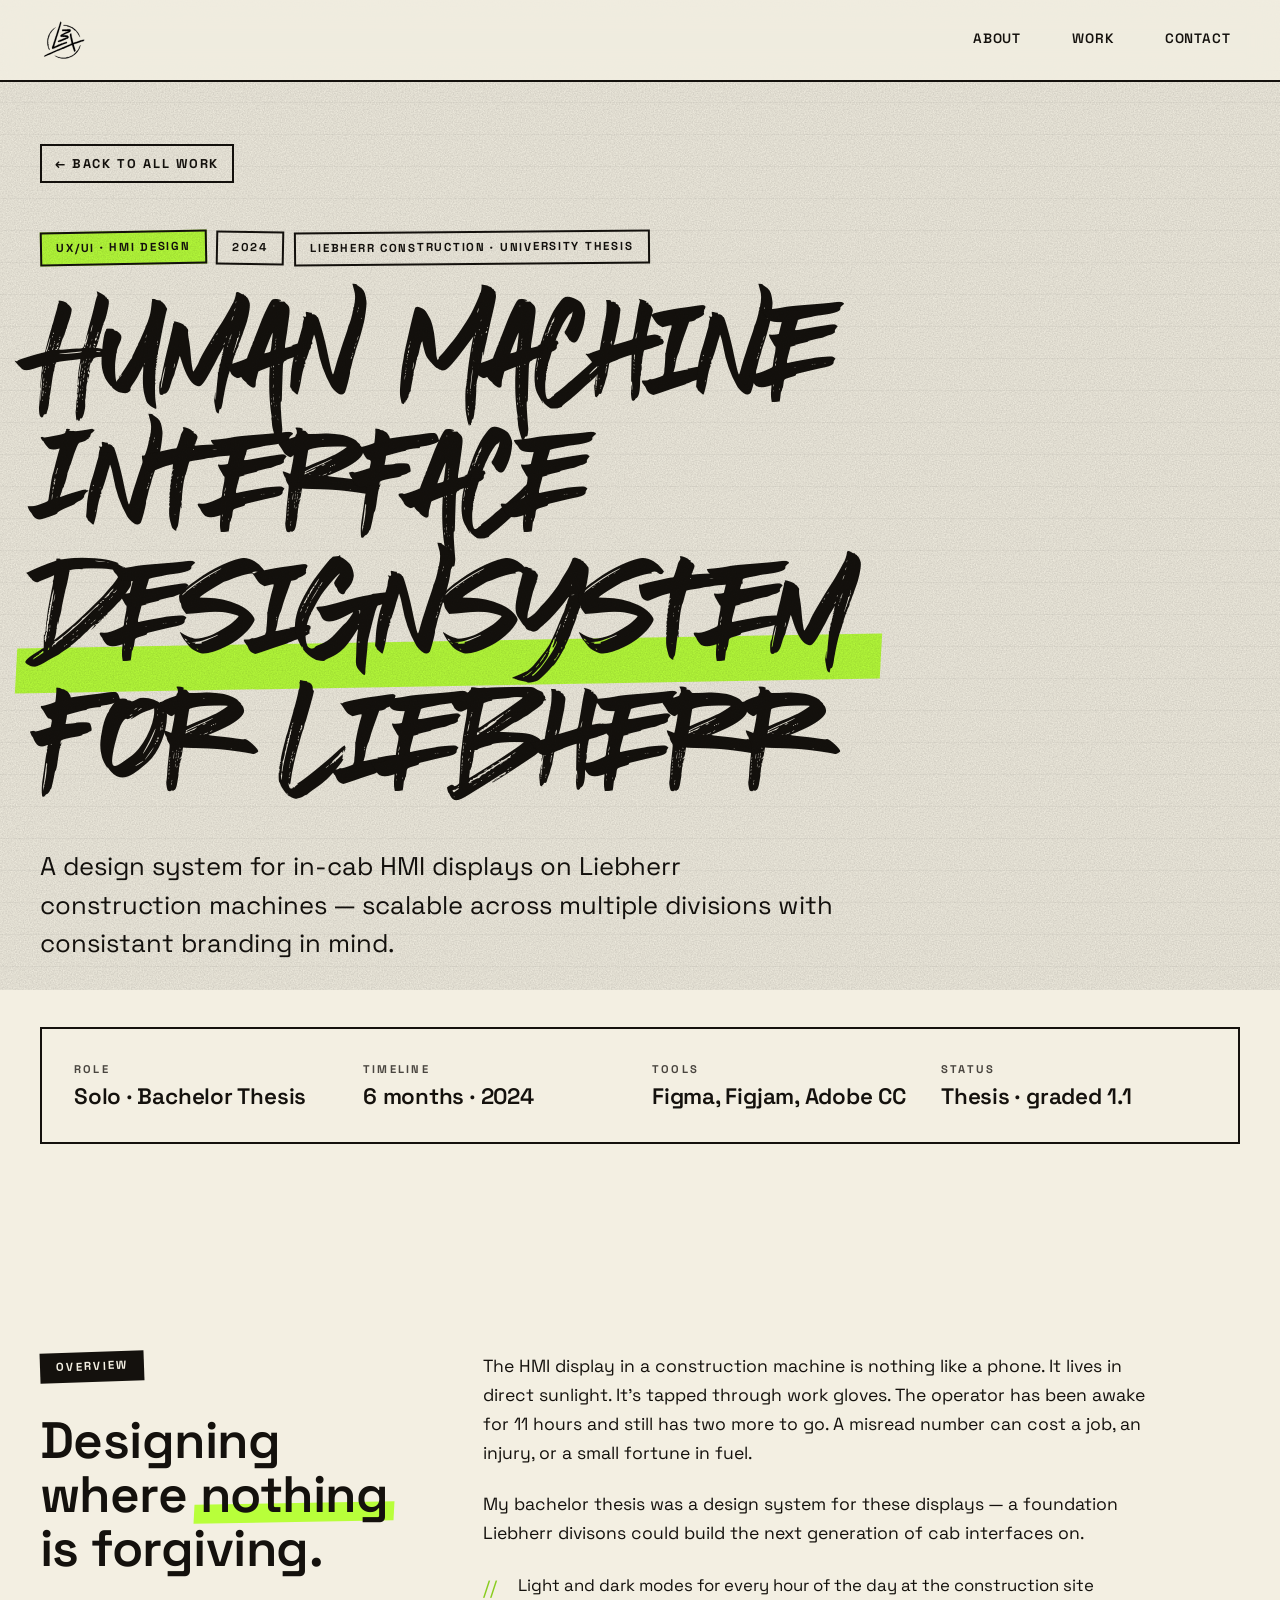
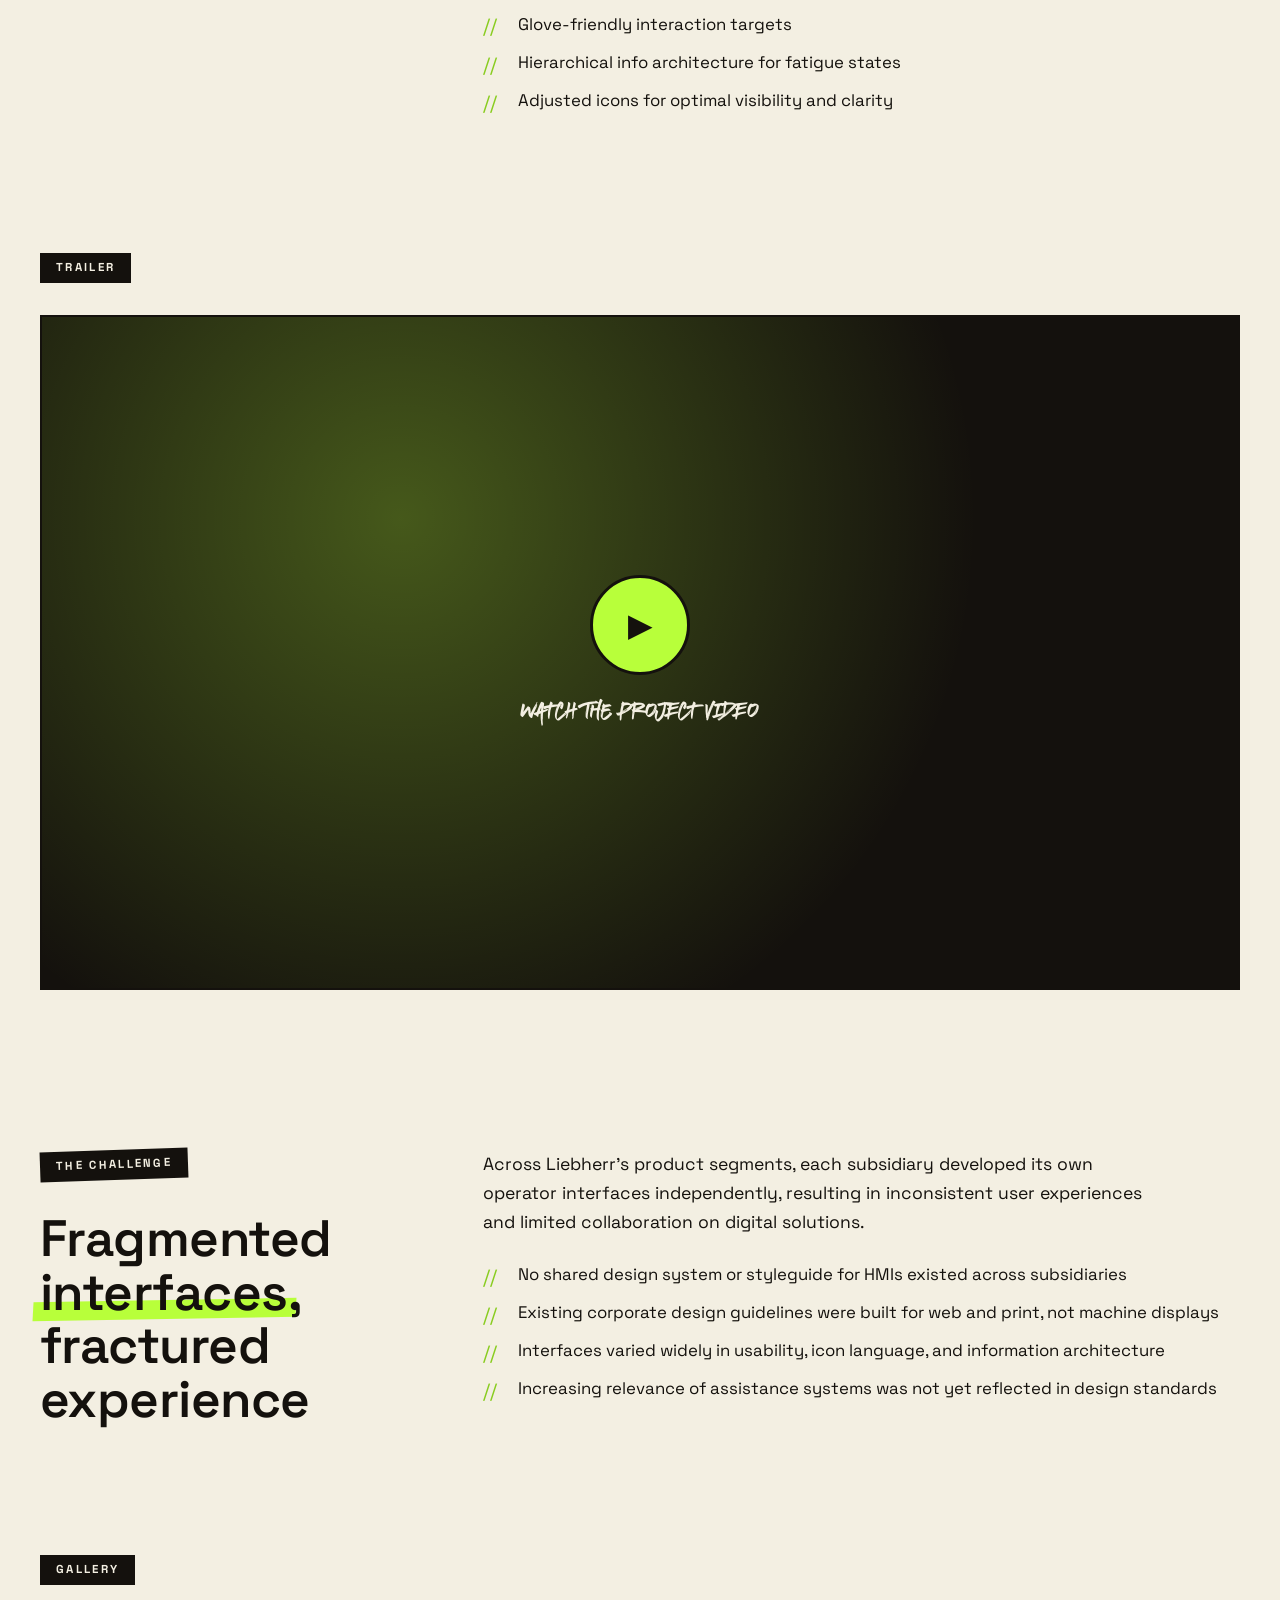
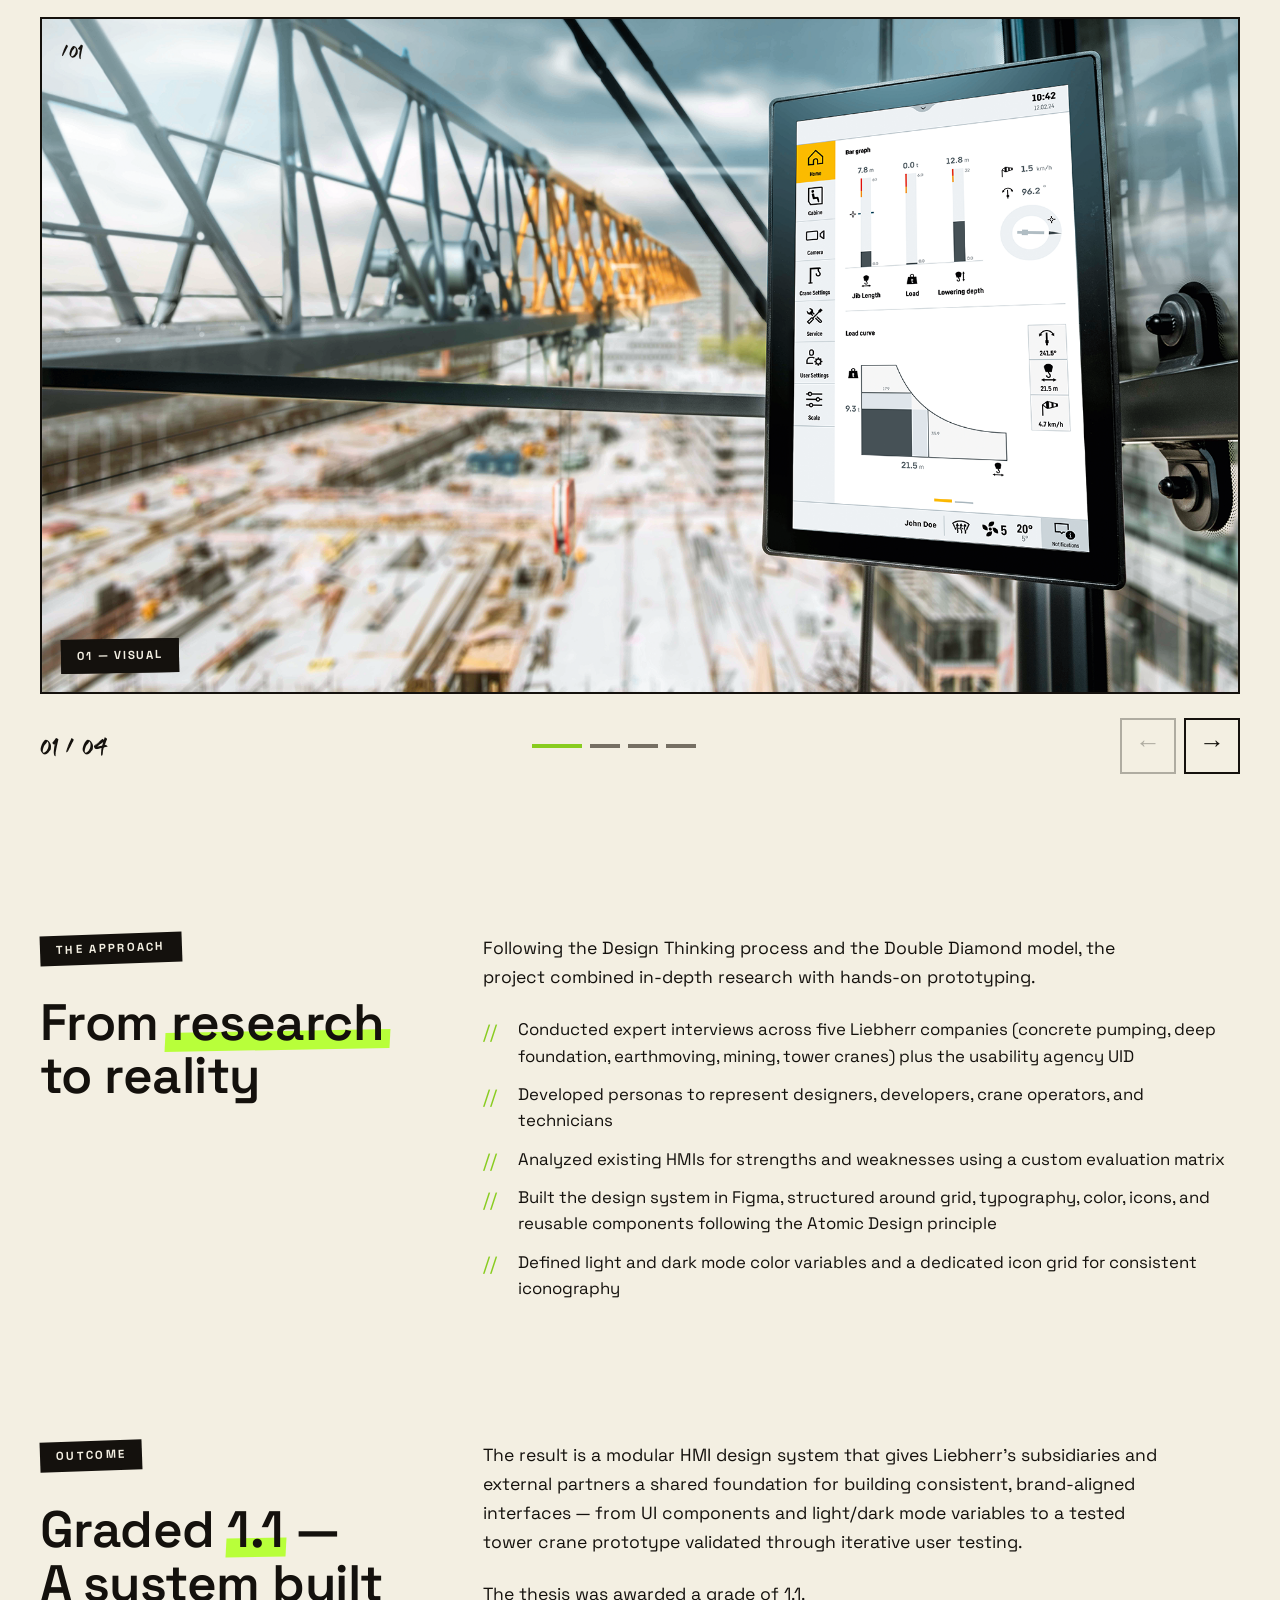
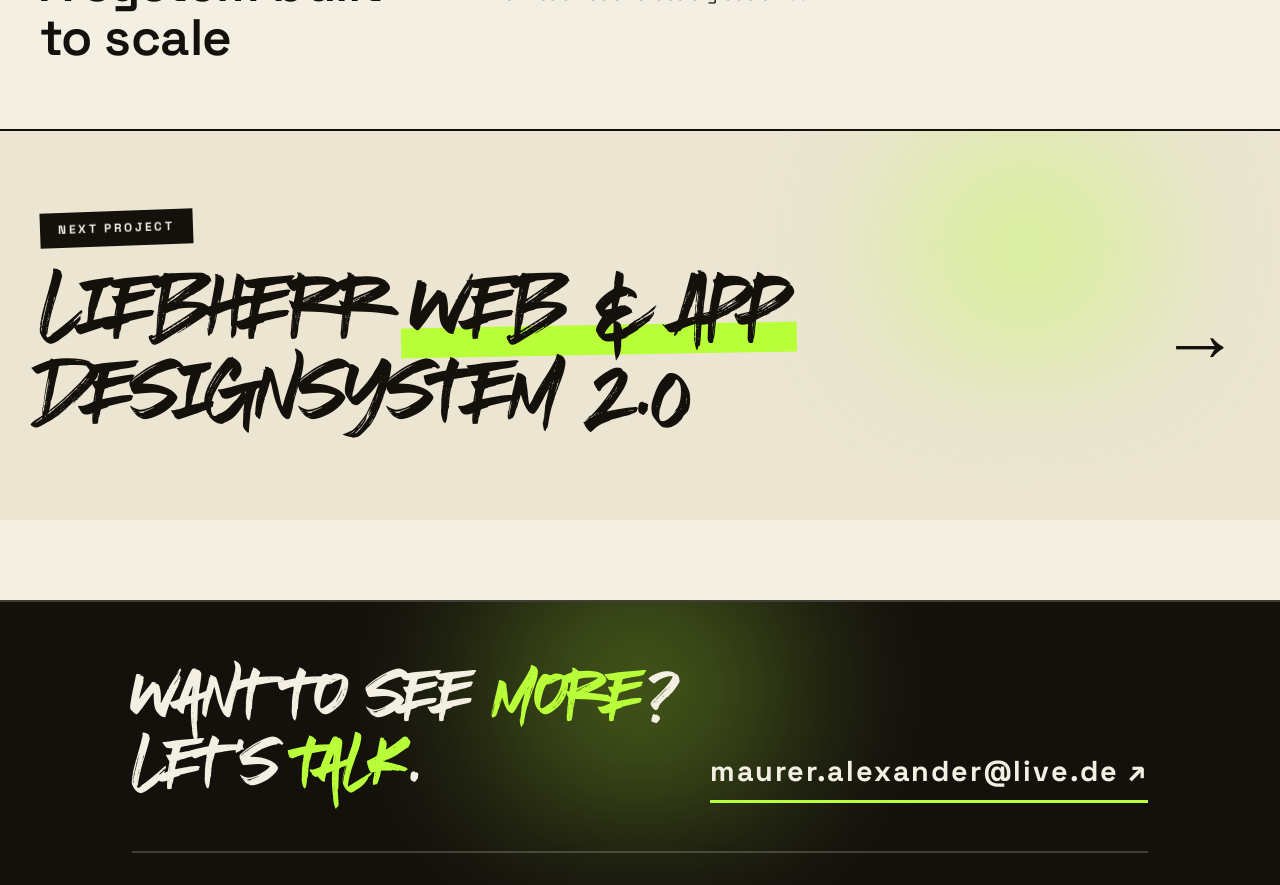
==== sites/case-bachelor.html @ f4402a79 "first build" ====
<!DOCTYPE html>
<html lang="en">
<head>
<meta charset="UTF-8" />
<meta name="viewport" content="width=device-width, initial-scale=1.0" />
<title>Liebherr HMI Designsystem — Bachelor Project — Alex Maurer</title>
<link rel="icon" type="image/svg" sizes="32x32" href="../content/logo/logo-32.svg">
<link rel="preconnect" href="https://fonts.googleapis.com" />
<link rel="preconnect" href="https://fonts.gstatic.com" crossorigin />
<link href="https://fonts.googleapis.com/css2?family=Sedgwick+Ave&family=Sedgwick+Ave+Display&family=Space+Grotesk:wght@300;400;500;600;700&display=swap" rel="stylesheet" />
<link rel="stylesheet" href="../styles.css" />
</head>
<body>

<nav id="nav">
  <a href="../index.html" class="logo">
    <img src="../content/logo/logo.svg" alt="L3X-Logo" width="48px">
  </a>
  <ul class="nav-links">
    <li><a href="../index.html#about">About</a></li>
    <li><a href="../index.html#work">Work</a></li>
    <li><a href="../index.html#contact">Contact</a></li>
  </ul>
</nav>

<!-- CASE HERO -->
<section class="case-hero">
  <div class="container">
    <a href="../index.html#work" class="case-back reveal">← Back to all work</a>

    <div class="case-meta-top reveal">
      <span class="case-pill accent">UX/UI · HMI Design</span>
      <span class="case-pill outline">2024</span>
      <span class="case-pill outline">Liebherr Construction · University thesis</span>
    </div>

    <h1 class="case-title reveal">Human Machine Interface<span class="green-mark">Designsystem</span><br/>for Liebherr</h1>
    <p class="case-subtitle reveal reveal-delay-1">A design system for in-cab HMI displays on Liebherr construction machines — scalable across multiple divisions with consistant branding in mind.</p>

    <div class="case-info-grid reveal reveal-delay-2">
      <div class="case-info-block">
        <h5>Role</h5>
        <p>Solo · Bachelor Thesis</p>
      </div>
      <div class="case-info-block">
        <h5>Timeline</h5>
        <p>6 months · 2024</p>
      </div>
      <div class="case-info-block">
        <h5>Tools</h5>
        <p>Figma, Figjam, Adobe CC</p>
      </div>
      <div class="case-info-block">
        <h5>Status</h5>
        <p>Thesis · graded 1.1</p>
      </div>
    </div>
  </div>
</section>

<!-- OVERVIEW -->
<section class="case-section">
  <div class="container">
    <div class="case-content">
      <div>
        <div class="case-section-label">Overview</div>
        <h3 class="reveal">Designing <br> where <span class="green-mark">nothing</span> is forgiving.</h3>
      </div>
      <div class="case-text reveal reveal-delay-1">
        <p>The HMI display in a construction machine is nothing like a phone. It lives in direct sunlight. It's tapped through work gloves. The operator has been awake for 11 hours and still has two more to go. A misread number can cost a job, an injury, or a small fortune in fuel.</p>
        <p>My bachelor thesis was a design system for these displays — a foundation Liebherr divisons could build the next generation of cab interfaces on.</p>
        <ul>
          <li>Light and dark modes for every hour of the day at the construction site</li>
          <li>Glove-friendly interaction targets</li>
          <li>Hierarchical info architecture for fatigue states</li>
          <li>Adjusted icons for optimal visibility and clarity</li>
        </ul>
      </div>
    </div>
  </div>
</section>

<!-- VIDEO -->
<section class="video-section">
  <div class="container">
    <div class="case-section-label reveal">Trailer</div>
    <div class="video-wrap reveal reveal-delay-1" id="videoWrap" data-video-id="CEYdgvBDSa0">
      <div class="video-placeholder" id="videoPlaceholder">
        <button class="play-btn" aria-label="Play video">▶</button>
        <p>Watch the project video</p>
      </div>
    </div>
  </div>
</section>

<!-- CHALLENGE -->
<section class="case-section">
  <div class="container">
    <div class="case-content">
      <div>
        <div class="case-section-label">The Challenge</div>
        <h3 class="reveal">Fragmented <span class="green-mark">interfaces</span>, fractured experience</h3>
      </div>
      <div class="case-text reveal reveal-delay-1">
        <p>Across Liebherr's product segments, each subsidiary developed its own operator interfaces independently, resulting in inconsistent user experiences and limited collaboration on digital solutions.</p>
        <ul>
          <li>No shared design system or styleguide for HMIs existed across subsidiaries</li>
          <li>Existing corporate design guidelines were built for web and print, not machine displays</li>
          <li>Interfaces varied widely in usability, icon language, and information architecture</li>
          <li>Increasing relevance of assistance systems was not yet reflected in design standards</li>
        </ul>
      </div>
    </div>
  </div>
</section>

<!-- GALLERY -->
<section class="gallery-section">
  <div class="container">
    <div class="case-section-label reveal">Gallery</div>
    <div class="gallery-track-wrap reveal reveal-delay-1">
      <div class="gallery-track" id="galleryTrack">
        <div class="gallery-slide">
          <img class="gallery-slide-img" src="../content/projects/HMI/Visual.png" alt="Visual">
          <span class="gallery-slide-num">/01</span>
          <span class="gallery-slide-caption">01 — Visual</span>
        </div>
        <div class="gallery-slide">
          <img class="gallery-slide-img" src="../content/projects/HMI/Prototype.png" alt="Prototype">
          <span class="gallery-slide-num">/02</span>
          <span class="gallery-slide-caption">02 — Prototype screens</span>
        </div>
        <div class="gallery-slide">
          <img class="gallery-slide-img" src="../content/projects/HMI/Branding.png" alt="Branding">
          <span class="gallery-slide-num">/03</span>
          <span class="gallery-slide-caption">03 — Branding</span>
        </div>
        <div class="gallery-slide">
          <img class="gallery-slide-img" src="../content/projects/HMI/HUD-Visual.png" alt="Future Outlook">
          <span class="gallery-slide-num">/04</span>
          <span class="gallery-slide-caption">04 — Future Outlook</span>
        </div>
      </div>
    </div>
    <div class="gallery-controls reveal reveal-delay-2">
      <div class="gallery-counter" id="galleryCounter">01 / 04</div>
      <div class="gallery-dots" id="galleryDots"></div>
      <div class="gallery-arrows">
        <button class="gallery-arrow" id="galleryPrev" aria-label="Previous slide">←</button>
        <button class="gallery-arrow" id="galleryNext" aria-label="Next slide">→</button>
      </div>
    </div>
  </div>
</section>

<!-- APPROACH -->
<section class="case-section">
  <div class="container">
    <div class="case-content">
      <div>
        <div class="case-section-label">The Approach</div>
        <h3 class="reveal">From <span class="green-mark">research</span><br> to reality</h3>
      </div>
      <div class="case-text reveal reveal-delay-1">
        <p>Following the Design Thinking process and the Double Diamond model, the project combined in-depth research with hands-on prototyping.</p>
        <ul>
        <li>Conducted expert interviews across five Liebherr companies (concrete pumping, deep foundation, earthmoving, mining, tower cranes) plus the usability agency UID</li>
          <li>Developed personas to represent designers, developers, crane operators, and technicians</li>
          <li>Analyzed existing HMIs for strengths and weaknesses using a custom evaluation matrix</li>
          <li>Built the design system in Figma, structured around grid, typography, color, icons, and reusable components following the Atomic Design principle</li>
          <li>Defined light and dark mode color variables and a dedicated icon grid for consistent iconography</li>
        </ul>
      </div>
    </div>
  </div>
</section>

<!-- OUTCOME -->
<section class="case-section">
  <div class="container">
    <div class="case-content">
      <div>
        <div class="case-section-label">Outcome</div>
        <h3 class="reveal">Graded <span class="green-mark">1.1</span> —<br>A system built to scale</h3>
      </div>
      <div class="case-text reveal reveal-delay-1">
        <p>The result is a modular HMI design system that gives Liebherr's subsidiaries and external partners a shared foundation for building consistent, brand-aligned interfaces — from UI components and light/dark mode variables to a tested tower crane prototype validated through iterative user testing.</p>
        <p>The thesis was awarded a grade of 1.1.</p>
      </div>
    </div>
  </div>
</section>

<!-- NEXT PROJECT -->
<div class="next-project">
  <div class="container">
    <div class="next-label">Next project</div>
    <a href="case-liebherr-app.html" class="next-link">
      <h3>Liebherr <span class="green-mark">Web &amp; App</span><br/>Designsystem 2.0</h3>
      <span class="next-arrow">→</span>
    </a>
  </div>
</div>

<!-- FOOTER -->
<footer class="case-footer">
  <div class="case-footer-grid">
    <h4>Want to see <span class="green-word">more</span>?<br/>Let's <span class="green-word">talk</span>.</h4>
    <a href="mailto:maurer.alexander@live.de" class="case-footer-mail">maurer.alexander@live.de ↗</a>
  </div>
</footer>

<script src="../script.js"></script>
</body>
</html>
---- styles.css ----
/* =========================================================
   PORTFOLIO — GRAFFITI / BRUSH STYLE
   Fonts: Quakerhack (hero) · Space Grotesk (body/UI)
   ========================================================= */
@font-face {
  font-family: Quakerhack; /* set name */
  src: url(content/font/Quakerhack.otf); /* url of the font */
}

:root {
  --paper: #f3efe2;          /* warm textbook paper */
  --paper-deep: #ebe5d2;     /* slightly toasted edge */
  --paper-cool: #e8e6d9;     /* alt panel */
  --ink: #14110d;            /* deep ink black */
  --ink-soft: #4a4640;
  --ink-mid: #756f63;
  --green: #b8ff3a;          /* electric highlight green */
  --green-deep: #88cc1f;     /* shadow / depth green */
  --green-soft: #d4ff7a;     /* tint */
  --red-mark: #ff3a3a;       /* secondary marker red */
  --line: #14110d;
}

* { margin: 0; padding: 0; box-sizing: border-box; }

html { scroll-behavior: smooth; scroll-padding-top: 80px; }

body {
  font-family: 'Space Grotesk', sans-serif;
  background: var(--paper);
  color: var(--ink);
  font-weight: 400;
  line-height: 1.5;
  overflow-x: hidden;
  position: relative;
}

::selection { background: var(--green); color: var(--ink); }

/* ==== PAPER GRID + GRAIN LAYERS ==== */

/* Subtle textbook grid (faint horizontal lines + margin) */
body::after {
  content: '';
  position: fixed;
  inset: -10%;
  width: 120vw;
  height: 120vh;
  pointer-events: none;
  z-index: 0;
  background-image:
    linear-gradient(to bottom, rgba(20, 17, 13, 0.06) 1px, transparent 1px);
  background-size: 100% 32px;
  opacity: 0.6;
}

/* Animated film grain (gentle drift, no flicker) */
body::before {
  content: '';
  position: fixed;
  inset: -10%;
  width: 120vw;
  height: 120vh;
  pointer-events: none;
  z-index: 90;
  opacity: 0.42;
  background-image: url("data:image/svg+xml,%3Csvg viewBox='0 0 200 200' xmlns='http://www.w3.org/2000/svg'%3E%3Cfilter id='n'%3E%3CfeTurbulence type='fractalNoise' baseFrequency='0.92' numOctaves='3' stitchTiles='stitch'/%3E%3CfeColorMatrix values='0 0 0 0 0.08 0 0 0 0 0.08 0 0 0 0 0.08 0 0 0 0.55 0'/%3E%3C/filter%3E%3Crect width='100%25' height='100%25' filter='url(%23n)'/%3E%3C/svg%3E");
  background-size: 240px 240px;
  background-repeat: repeat;
  mix-blend-mode: multiply;
  animation: grainDrift 9s linear infinite;
  will-change: transform;
}

@keyframes grainDrift {
  0%   { transform: translate(0, 0); }
  25%  { transform: translate(-1.5%, 1%); }
  50%  { transform: translate(1%, -1.5%); }
  75%  { transform: translate(-1%, -1%); }
  100% { transform: translate(0, 0); }
}

@media (prefers-reduced-motion: reduce) {
  body::before { animation: none; }
  *, *::before, *::after { animation-duration: 0.01ms !important; }
}

/* ============ NAV ============ */
nav {
  position: fixed;
  top: 0; left: 0; right: 0;
  z-index: 100;
  padding: 1rem 2.5rem;
  display: flex;
  justify-content: space-between;
  align-items: center;
  background: rgba(243, 239, 226, 0.85);
  backdrop-filter: blur(14px);
  -webkit-backdrop-filter: blur(14px);
  border-bottom: 2px solid;
  transition: border-color 0.4s ease;
}
nav.scrolled { border-bottom-color: var(--ink); }

.logo {
  font-family: 'Quakerhack';
  font-weight: 400;
  font-size: 1.7rem;
  letter-spacing: -0.01em;
  text-decoration: none;
  color: var(--ink);
  display: flex;
  align-items: center;
  gap: 0.6rem;
  transform: rotate(-2deg);
  transition: transform 0.3s ease;
}
.logo:hover { transform: rotate(-3deg) scale(1.05); }

.logo-dot {
  width: 14px; height: 14px;
  background: var(--green);
  border-radius: 50%;
  border: 2px solid var(--ink);
  animation: pulse 2.4s ease-in-out infinite;
}
@keyframes pulse {
  0%, 100% { transform: scale(1); opacity: 1; }
  50% { transform: scale(1.3); opacity: 0.85; }
}

.nav-links {
  display: flex;
  gap: 2rem;
  list-style: none;
  font-family: 'Space Grotesk', sans-serif;
  font-size: 0.85rem;
  letter-spacing: 0.06em;
  text-transform: uppercase;
  font-weight: 600;
}
.nav-links a {
  color: var(--ink);
  text-decoration: none;
  position: relative;
  padding: 0.4rem 0.6rem;
  transition: color 0.3s ease;
}
.nav-links a::before {
  content: '';
  position: absolute;
  inset: 0;
  background: var(--green);
  z-index: -1;
  transform: scale(0) rotate(-3deg);
  transition: transform 0.3s cubic-bezier(0.34, 1.56, 0.64, 1);
  border-radius: 4px;
}
.nav-links a:hover::before { transform: scale(1.1) rotate(-3deg); }

/* ============ SECTIONS ============ */
section {
  padding: 8rem 2.5rem 6rem;
  position: relative;
  z-index: 3;
}
.container { max-width: 1320px; margin: 0 auto; }

/* ============ HERO ============ */
#hero {
  min-height: 100vh;
  display: flex;
  align-items: center;
  padding-top: 7rem;
  overflow: hidden;
  position: relative;
}

.hero-bg-logo {
  position: absolute;
  right: -4vw;
  top: 50%;
  transform: translateY(-50%);
  width: clamp(400px, 45vw, 900px);
  pointer-events: none;
  z-index: 2;
  opacity: 0.045;
  mix-blend-mode: multiply;
}
.hero-bg-logo img {
  width: 100%;
  height: auto;
  display: block;
}

.hero-grid {
  display: grid;
  grid-template-columns: 1fr;
  gap: 2rem;
  width: 100%;
  max-width: 1320px;
  margin: 0 auto;
  position: relative;
  z-index: 5;
}

.hero-meta {
  display: flex;
  justify-content: space-between;
  align-items: center;
  font-family: 'Space Grotesk', sans-serif;
  font-size: 0.78rem;
  text-transform: uppercase;
  letter-spacing: 0.12em;
  font-weight: 600;
  color: var(--ink);
  border-top: 2px solid var(--ink);
  padding-top: 1rem;
  margin-bottom: 1rem;
}
.hero-meta-pill {
  background: var(--green);
  color: var(--ink);
  padding: 0.4rem 0.9rem;
  font-weight: 700;
  border: 2px solid var(--ink);
  transform: rotate(-2deg);
}

h1.hero-title {
  font-family: 'Quakerhack';
  font-weight: 400;
  font-size: clamp(4rem, 15vw, 16rem);
  line-height: 0.92;
  letter-spacing: 0.025em;
  margin-bottom: 5rem;
  color: var(--ink);
  text-align: center;
  display: flex;
  flex-direction: column;
  align-items: center;
}
h1.hero-title > .word-reveal:last-child {
  margin-top: -0.2em;
}
h1.hero-title .hero-byline {
  font-family: 'Space Grotesk', sans-serif;
  font-size: clamp(1.1rem, 3.5vw, 2.2rem);
  font-weight: 600;
  text-transform: uppercase;
  letter-spacing: 0.2em;
  display: inline-block;
}
h1.hero-title .hero-byline-thin {
  font-weight: 400;
}
h1.hero-title .portfolio-brush {
  position: relative;
  display: inline-block;
}
h1.hero-title .portfolio-brush::after {
  content: '';
  position: absolute;
  left: -2%;
  bottom: 0.03em;
  width: 104%;
  height: 0.2em;
  background: var(--green);
  transform: rotate(-1.5deg) skewX(-3deg);
  z-index: -1;
}
h1.hero-title .green-word {
  color: var(--green-deep);
  position: relative;
  display: inline-block;
}
h1.hero-title .green-word::after {
  content: '';
  position: absolute;
  left: -3%;
  bottom: -2%;
  width: 106%;
  height: 30%;
  background: var(--green);
  z-index: -1;
  transform: rotate(-1deg) skewX(-3deg);
  filter: blur(1px);
}
h1.hero-title .strike {
  text-decoration: line-through;
  text-decoration-color: var(--red-mark);
  text-decoration-thickness: 8px;
}

.hero-bottom {
  display: grid;
  grid-template-columns: 2fr 1fr auto;
  margin-top: 2.5rem;
  align-items: end;
}
.hero-tagline {
  font-family: 'Space Grotesk', sans-serif;
  font-size: 1.1rem;
  max-width: 38ch;
  color: var(--ink);
  line-height: 1.5;
}
.hero-tagline strong {
  font-weight: 700;
  background: var(--green);
  padding: 0 0.2em;
  border: 1.5px solid var(--ink);
}
.hero-status {
  display: flex;
  align-items: center;
  gap: 0.6rem;
  font-family: 'Space Grotesk', sans-serif;
  font-size: 0.85rem;
  text-transform: uppercase;
  letter-spacing: 0.1em;
  font-weight: 700;
}
.status-dot {
  width: 12px; height: 12px;
  background: var(--green);
  border-radius: 50%;
  border: 2px solid var(--ink);
  box-shadow: 0 0 0 0 rgba(184, 255, 58, 0.7);
  animation: pulse-green 2s infinite;
}
@keyframes pulse-green {
  0% { box-shadow: 0 0 0 0 rgba(184, 255, 58, 0.7); }
  70% { box-shadow: 0 0 0 14px rgba(184, 255, 58, 0); }
  100% { box-shadow: 0 0 0 0 rgba(184, 255, 58, 0); }
}

.hero-cta {
  display: inline-flex;
  width: 20rem;
  align-items: center;
  gap: 0.75rem;
  font-family: 'Space Grotesk', sans-serif;
  font-size: 0.95rem;
  text-transform: uppercase;
  letter-spacing: 0.08em;
  font-weight: 700;
  text-decoration: none;
  color: var(--ink);
  padding: 1.1rem 1.8rem;
  background: var(--ink);
  border: 2px solid var(--ink);
  transition: gap 0.3s ease, background 0.3s ease, color 0.3s ease, transform 0.3s ease;
  white-space: nowrap;
  position: relative;
  transform: rotate(-1deg);
}
.hero-cta::before {
  content: '';
  position: absolute;
  top: 6px; left: 6px;
  right: -6px; bottom: -6px;
  background: var(--green);
  z-index: -1;
  border: 2px solid var(--ink);
  transition: transform 0.3s ease;
}
.hero-cta:hover {
  gap: 1.2rem;
  background: var(--green);
  color: var(--ink);
  transform: rotate(-1deg) translate(3px, 3px);
}
.hero-cta:hover::before { transform: translate(-3px, -3px); }

.scroll-indicator {
  position: absolute;
  bottom: 2rem;
  left: 50%;
  transform: translateX(-50%);
  font-family: 'Space Grotesk', sans-serif;
  font-size: 0.7rem;
  letter-spacing: 0.25em;
  text-transform: uppercase;
  font-weight: 700;
  color: var(--ink);
  display: flex;
  flex-direction: column;
  align-items: center;
  gap: 0.5rem;
  animation: bob 2.4s ease-in-out infinite;
  z-index: 5;
}
.scroll-indicator::after {
  content: '';
  width: 2px; height: 30px;
  background: var(--ink);
}
@keyframes bob {
  0%, 100% { transform: translate(-50%, 0); opacity: 0.7; }
  50% { transform: translate(-50%, 8px); opacity: 1; }
}

/* ============ MARQUEE (tape strip) ============ */
.marquee {
  background: var(--green);
  color: var(--ink);
  overflow: hidden;
  padding: 1.4rem 0;
  border-top: 2px solid var(--ink);
  border-bottom: 2px solid var(--ink);
  position: relative;
  z-index: 4;
  transform: rotate(-1.5deg);
  margin: 2rem -3% 3rem;
}
.marquee-track {
  display: flex;
  gap: 3rem;
  animation: marquee 28s linear infinite;
  white-space: nowrap;
  font-family: 'Quakerhack';
  font-size: 2.5rem;
  font-weight: 400;
  letter-spacing: -0.01em;
}
.marquee-track .circle {
  display: inline-block;
  color: var(--ink);
}
@keyframes marquee {
  0% { transform: translateX(0); }
  100% { transform: translateX(-50%); }
}

/* ============ SECTION LABELS (tape) ============ */
.section-label {
  display: inline-block;
  padding: 0.4rem 1rem;
  background: var(--green);
  color: var(--ink);
  font-family: 'Space Grotesk', sans-serif;
  font-size: 0.75rem;
  text-transform: uppercase;
  letter-spacing: 0.2em;
  font-weight: 700;
  transform: rotate(-2deg);
  margin-bottom: 3rem;
  border: 2px solid var(--ink);
}
.section-label.green {
  background: var(--green);
  color: var(--ink);
}

/* ============ ABOUT ============ */
#about {
  background: var(--paper-deep);
  position: relative;
  overflow: hidden;
  border-top: 2px solid var(--ink);
  border-bottom: 2px solid var(--ink);
}
#about::before {
  content: '';
  position: absolute;
  top: -10%;
  right: -10%;
  width: 60%;
  height: 60%;
  pointer-events: none;
  z-index: 0;
  background: radial-gradient(circle, rgba(184, 255, 58, 0.45), transparent 65%);
  filter: blur(40px);
  animation: aboutGlow 14s ease-in-out infinite alternate;
}
@keyframes aboutGlow {
  0%   { transform: translate(0, 0) scale(1); }
  100% { transform: translate(-3%, 3%) scale(1.08); }
}
#about > * { position: relative; z-index: 2; }

.about-grid {
  display: grid;
  grid-template-columns: 1fr 1.4fr;
  gap: 5rem;
  align-items: start;
}

/* portrait: spray-paint splatter card */
.about-portrait {
  aspect-ratio: 4/5;
  position: relative;
  overflow: visible;
  transition: transform 0.6s cubic-bezier(0.34, 1.56, 0.64, 1);
}
.about-portrait:hover { transform: rotate(-3deg) scale(1.03); }

.about-portrait-bg {
  position: absolute;
  inset: -5%;
  z-index: 0;
}
.about-portrait-bg svg {
  width: 100%;
  height: 100%;
  display: block;
  filter: drop-shadow(8px 8px 0 var(--ink));
}
.about-portrait-inner {
  position: absolute;
  inset: 8% 8% 10% 8%;
  background: var(--ink);
  display: flex;
  align-items: center;
  justify-content: center;
  z-index: 1;
  overflow: hidden;
}
.about-portrait-inner::after {
  content: 'AM';
  font-family: 'Quakerhack';
  font-size: 11rem;
  color: var(--green);
  letter-spacing: -0.03em;
  line-height: 1;
}
.portrait-tag {
  position: absolute;
  bottom: -5px;
  left: -10px;
  background: var(--green);
  color: var(--ink);
  padding: 0.5rem 1rem;
  font-family: 'Space Grotesk', sans-serif;
  font-size: 0.75rem;
  text-transform: uppercase;
  letter-spacing: 0.15em;
  font-weight: 700;
  border: 2px solid var(--ink);
  z-index: 3;
  transform: rotate(-4deg);
}

.about-text h2 {
  font-family: 'Space Grotesk', sans-serif;
  font-weight: 400;
  font-size: clamp(2.4rem, 5vw, 4.5rem);
  line-height: 1.05;
  margin-bottom: 2.5rem;
  color: var(--ink);
}
.about-text h2 .green-mark {
  color: var(--ink);
  position: relative;
  display: inline-block;
}
.about-text h2 .green-mark::after {
  content: '';
  position: absolute;
  left: -3%;
  bottom: 0;
  width: 106%;
  height: 35%;
  background: var(--green);
  z-index: -1;
  transform: rotate(-1deg) skewX(-4deg);
  filter: blur(1px);
}
.about-text p {
  font-family: 'Space Grotesk', sans-serif;
  font-size: 1.1rem;
  color: var(--ink);
  margin-bottom: 1.25rem;
  max-width: 56ch;
  line-height: 1.6;
}

.about-stats {
  display: grid;
  grid-template-columns: repeat(3, 1fr);
  gap: 2rem;
  margin-top: 3rem;
  padding-top: 2.5rem;
  border-top: 2px solid var(--ink);
}
.stat-num {
  font-family: 'Quakerhack';
  font-weight: 400;
  font-size: 4rem;
  line-height: 1;
  letter-spacing: -0.02em;
  color: var(--ink);
}
.stat-num .plus { color: var(--green-deep); }
.stat-label {
  font-family: 'Space Grotesk', sans-serif;
  font-size: 0.75rem;
  text-transform: uppercase;
  letter-spacing: 0.18em;
  font-weight: 700;
  color: var(--ink-soft);
  margin-top: 0.5rem;
}

.skill-tags {
  display: flex;
  flex-wrap: wrap;
  gap: 0.6rem;
  margin-top: 2rem;
}
.skill-tag {
  background: transparent;
  border: 2px solid var(--ink);
  color: var(--ink);
  padding: 0.5rem 1rem;
  font-family: 'Space Grotesk', sans-serif;
  font-size: 0.78rem;
  font-weight: 600;
  text-transform: uppercase;
  letter-spacing: 0.06em;
  transition: all 0.25s ease;
  cursor: default;
  transform: rotate(-1deg);
}
.skill-tag:nth-child(even) { transform: rotate(1deg); }
.skill-tag:nth-child(3n) { transform: rotate(-2deg); }
.skill-tag:hover {
  background: var(--green);
  transform: rotate(0deg) scale(1.08);
}

/* ============ WORK ============ */
#work { padding-top: 8rem; }

.work-header {
  display: flex;
  justify-content: space-between;
  align-items: end;
  margin-bottom: 5rem;
  flex-wrap: wrap;
  gap: 2rem;
}
.work-header h2 {
  font-family: 'Quakerhack';
  font-weight: 400;
  font-size: clamp(3rem, 8vw, 7rem);
  line-height: 0.95;
  letter-spacing: 0.05em;
  max-width: 14ch;
}
.work-header h2 .green-mark {
  position: relative;
  display: inline-block;
}
.work-header h2 .green-mark::after {
  content: '';
  position: absolute;
  left: -3%;
  bottom: 0;
  width: 106%;
  height: 35%;
  background: var(--green);
  z-index: -1;
  transform: rotate(-1deg) skewX(-4deg);
}

.work-filter {
  display: flex;
  gap: 0.6rem;
  font-family: 'Space Grotesk', sans-serif;
  font-size: 0.8rem;
  text-transform: uppercase;
  letter-spacing: 0.1em;
  font-weight: 700;
}
.filter-btn {
  background: var(--paper);
  border: 2px solid var(--ink);
  color: var(--ink);
  padding: 0.7rem 1.3rem;
  cursor: pointer;
  font-family: inherit;
  font-size: inherit;
  letter-spacing: inherit;
  text-transform: inherit;
  font-weight: 700;
  transition: all 0.25s ease;
  transform: rotate(-1deg);
}
.filter-btn:nth-child(2) { transform: rotate(1deg); }
.filter-btn:nth-child(3) { transform: rotate(-0.5deg); }
.filter-btn:hover { background: var(--ink); color: var(--green); transform: rotate(0deg) scale(1.05); }
.filter-btn.active { background: var(--green); color: var(--ink); transform: rotate(0deg); }

/* ---- PROJECTS LIST ---- */
.projects {
  display: grid;
  grid-template-columns: 1fr;
  gap: 1.5rem;
}

.project {
  display: grid;
  grid-template-columns: 80px 1fr 1.4fr 120px;
  align-items: center;
  gap: 2rem;
  padding: 2rem;
  border: 2px solid var(--ink);
  background: var(--paper);
  cursor: pointer;
  position: relative;
  overflow: hidden;
  transition: transform 0.5s cubic-bezier(0.34, 1.56, 0.64, 1);
  text-decoration: none;
  color: var(--ink);
}
.project::before {
  content: '';
  position: absolute;
  inset: 0;
  background-image: url("data:image/svg+xml,%3Csvg viewBox='0 0 600 200' xmlns='http://www.w3.org/2000/svg' preserveAspectRatio='none'%3E%3Cg fill='%23b8ff3a'%3E%3Cellipse cx='80' cy='100' rx='130' ry='90'/%3E%3Cellipse cx='250' cy='90' rx='160' ry='110'/%3E%3Cellipse cx='430' cy='110' rx='150' ry='95'/%3E%3Cellipse cx='550' cy='95' rx='100' ry='75'/%3E%3Ccircle cx='30' cy='40' r='12'/%3E%3Ccircle cx='580' cy='160' r='14'/%3E%3Ccircle cx='10' cy='170' r='8'/%3E%3Ccircle cx='340' cy='20' r='10'/%3E%3Ccircle cx='150' cy='180' r='9'/%3E%3Ccircle cx='480' cy='35' r='11'/%3E%3C/g%3E%3C/svg%3E");
  background-size: 130% 130%;
  background-position: center;
  background-repeat: no-repeat;
  transform: scale(0) rotate(-3deg);
  transform-origin: center;
  transition: transform 0.6s cubic-bezier(0.34, 1.56, 0.64, 1);
  z-index: 0;
  filter: blur(0.5px);
}
.project:hover::before { transform: scale(1) rotate(2deg); }
.project:hover { transform: rotate(-0.5deg) translateY(-4px); border-color: var(--ink); }
.project > * { position: relative; z-index: 1; }

.project-num {
  font-family: 'Quakerhack';
  font-weight: 400;
  font-size: 2rem;
  color: var(--ink-soft);
  transition: color 0.3s ease;
}
.project:hover .project-num { color: var(--ink); }

.project-title {
  font-family: 'Quakerhack';
  font-weight: 400;
  font-size: clamp(1.7rem, 3vw, 2.7rem);
  letter-spacing: 0.05em;
  line-height: 1.05;
}

.project-meta {
  display: flex;
  flex-direction: column;
  gap: 0.5rem;
}
.project-tag {
  font-family: 'Space Grotesk', sans-serif;
  font-size: 0.72rem;
  text-transform: uppercase;
  letter-spacing: 0.18em;
  font-weight: 700;
  color: var(--ink-soft);
  transition: color 0.3s ease;
}
.project:hover .project-tag { color: var(--ink); }
.project-desc {
  font-family: 'Space Grotesk', sans-serif;
  font-size: 0.95rem;
  max-width: 44ch;
  color: var(--ink);
}

.project-arrow {
  justify-self: end;
  font-family: 'Quakerhack';
  font-size: 2.2rem;
  transition: transform 0.4s cubic-bezier(0.34, 1.56, 0.64, 1);
  color: var(--ink);
}

.project:hover .project-arrow { 
  transform: translateX(12px) rotate(-15deg); 
}

/* hover preview card */
.project-preview {
  position: fixed;
  pointer-events: none;
  width: 300px;
  height: 300px;
  z-index: 95;
  opacity: 0;
  transform: scale(0.88) rotate(-4deg);
  transition: opacity 0.25s ease, transform 0.35s cubic-bezier(0.34, 1.56, 0.64, 1);
  box-shadow: 6px 6px 0 var(--ink);
  overflow: hidden;
  border: 2px solid;
  background: var(--paper-deep);
}
.project-preview.active {
  opacity: 1;
  transform: scale(1) rotate(-2deg);
}
.project-preview img {
  width: 100%;
  height: 100%;
  object-fit: cover;
  display: block;
}

/* ============ CONTACT ============ */
#contact {
  background: var(--ink);
  color: var(--paper);
  padding: 8rem 2.5rem;
  overflow: hidden;
  position: relative;
  border-top: 2px solid var(--ink);
}
#contact::before {
  content: '';
  position: absolute;
  top: -20%;
  left: -10%;
  width: 70%;
  height: 70%;
  pointer-events: none;
  z-index: 0;
  background: radial-gradient(circle, rgba(184, 255, 58, 0.5), transparent 60%);
  filter: blur(50px);
  animation: contactGlow 18s ease-in-out infinite alternate;
}
@keyframes contactGlow {
  0%   { transform: translate(0, 0) scale(1); }
  100% { transform: translate(8%, -3%) scale(1.15); }
}
#contact > * { position: relative; z-index: 2; }

.contact-headline {
  font-family: 'Quakerhack';
  font-weight: 400;
  font-size: clamp(3rem, 11vw, 11rem);
  line-height: 0.94;
  margin-bottom: 4rem;
  color: var(--paper);
}
.contact-headline .green-word {
  color: var(--green);
}
.contact-headline .highlight {
  background: var(--green);
  color: var(--ink);
  padding: 0 0.15em;
  display: inline-block;
  transform: rotate(-2deg);
  border: 3px solid var(--ink);
}

.contact-mail {
  display: inline-flex;
  align-items: center;
  gap: 1.5rem;
  font-family: 'Space Grotesk', sans-serif;
  font-weight: 400;
  font-size: clamp(1rem, 3.5vw, 2rem);
  color: var(--paper);
  text-decoration: none;
  padding-bottom: 0.6rem;
  border-bottom: 3px solid var(--green);
  transition: color 0.3s ease, gap 0.4s ease;
  margin-bottom: 5rem;
}
.contact-mail:hover {
  color: var(--green);
  gap: 2.5rem;
}

.contact-grid {
  display: grid;
  grid-template-columns: repeat(2, 1fr);
  gap: 2rem;
  padding-top: 3rem;
  border-top: 2px solid rgba(243, 239, 226, 0.2);
}
.contact-block h4 {
  font-family: 'Quakerhack';
  font-weight: 400;
  font-size: 2rem;
  letter-spacing: 0.25rem;
  color: var(--green);
  margin-bottom: 1rem;
}
.contact-block a, .contact-block p {
  font-family: 'Space Grotesk', sans-serif;
  color: var(--paper);
  text-decoration: none;
  font-size: 0.95rem;
  display: block;
  margin-bottom: 0.4rem;
  transition: color 0.3s ease;
}
.contact-block a:hover { color: var(--green); }

footer {
  margin-top: 5rem;
  padding-top: 2rem;
  border-top: 2px solid rgba(243, 239, 226, 0.2);
  text-decoration: none;
  display: flex;
  justify-content: space-between;
  font-family: 'Space Grotesk', sans-serif;
  font-size: 0.75rem;
  letter-spacing: 0.15em;
  font-weight: 700;
  color: rgba(243, 239, 226, 0.55);
}

.footer-link a {
  font-family: 'Space Grotesk', sans-serif;
  color: rgba(243, 239, 226, 0.55);
  display: block;
  margin-bottom: 0.4rem;
  transition: color 0.3s ease;
}

/* ============ ANIMATIONS (reveals) ============ */
.reveal {
  opacity: 0;
  transform: translateY(40px);
  transition: opacity 1s cubic-bezier(0.16, 1, 0.3, 1), transform 1s cubic-bezier(0.16, 1, 0.3, 1);
}
.reveal.in-view { opacity: 1; transform: translateY(0); }
.reveal-delay-1 { transition-delay: 0.1s; }
.reveal-delay-2 { transition-delay: 0.2s; }
.reveal-delay-3 { transition-delay: 0.3s; }
.reveal-delay-4 { transition-delay: 0.4s; }

.word-reveal { display: inline-block; overflow: visible; vertical-align: bottom; line-height: 1; padding-bottom: 0.05em; }
.word-reveal span {
  display: inline-block;
  transform: translateY(110%);
  transition: transform 1.1s cubic-bezier(0.16, 1, 0.3, 1);
}
.word-reveal.in-view span { transform: translateY(0); }

/* =========================================================
   CASE STUDY PAGES
   ========================================================= */

.case-hero {
  padding: 9rem 2.5rem 4rem;
  position: relative;
  z-index: 3;
}

.case-back {
  display: inline-flex;
  align-items: center;
  gap: 0.5rem;
  font-family: 'Space Grotesk', sans-serif;
  font-size: 0.8rem;
  text-transform: uppercase;
  letter-spacing: 0.15em;
  font-weight: 700;
  color: var(--ink);
  text-decoration: none;
  margin-bottom: 3rem;
  transition: color 0.3s ease, gap 0.3s ease;
  padding: 0.5rem 0.8rem;
  border: 2px solid var(--ink);
  background: var(--paper);
  transform: rotate(-1deg);
}
.case-back:hover { background: var(--green); gap: 0.9rem; }

.case-meta-top {
  display: flex;
  gap: 0.6rem;
  flex-wrap: wrap;
  margin-bottom: 2rem;
}
.case-pill {
  background: var(--ink);
  color: var(--paper);
  padding: 0.4rem 0.9rem;
  font-family: 'Space Grotesk', sans-serif;
  font-size: 0.72rem;
  text-transform: uppercase;
  letter-spacing: 0.15em;
  font-weight: 700;
  border: 2px solid var(--ink);
  transform: rotate(-1deg);
}
.case-pill:nth-child(2) { transform: rotate(1deg); }
.case-pill:nth-child(3) { transform: rotate(-0.5deg); }
.case-pill.accent { background: var(--green); color: var(--ink); }
.case-pill.outline {
  background: transparent;
  color: var(--ink);
}

.case-title {
  font-family: 'Quakerhack';
  font-weight: 400;
  font-size: clamp(3rem, 11vw, 11rem);
  line-height: 0.92;
  letter-spacing: -0.02em;
  margin-bottom: 2rem;
  max-width: 14ch;
}
.case-title .green-mark {
  position: relative;
  display: inline-block;
}
.case-title .green-mark::after {
  content: '';
  position: absolute;
  left: -3%;
  bottom: 0;
  width: 106%;
  height: 35%;
  background: var(--green);
  z-index: -1;
  transform: rotate(-1deg) skewX(-4deg);
}

.case-subtitle {
  font-family: 'Space Grotesk', sans-serif;
  font-weight: 400;
  font-size: clamp(1.2rem, 2.2vw, 1.6rem);
  line-height: 1.5;
  max-width: 50ch;
  color: var(--ink);
  margin-bottom: 4rem;
}

.case-info-grid {
  display: grid;
  grid-template-columns: repeat(4, 1fr);
  gap: 1.5rem;
  padding: 2rem;
  border: 2px solid var(--ink);
  background: var(--paper);
  margin-bottom: 5rem;
}
.case-info-block h5 {
  font-family: 'Space Grotesk', sans-serif;
  font-size: 0.7rem;
  text-transform: uppercase;
  letter-spacing: 0.2em;
  font-weight: 700;
  color: var(--ink-soft);
  margin-bottom: 0.5rem;
}
.case-info-block p {
  font-family: 'Space Grotesk', sans-serif;
  font-size: 1.4rem;
  font-weight: 600;
  letter-spacing: -0.01em;
  line-height: 1.1;
}

/* Hero visual block — spray splatter background */
.case-hero-visual {
  margin: 0 2.5rem 6rem;
  height: 60vh;
  min-height: 480px;
  position: relative;
  z-index: 3;
  display: flex;
  align-items: center;
  justify-content: center;
}
.case-hero-visual-bg {
  position: absolute;
  inset: 0;
  z-index: 0;
  filter: drop-shadow(10px 10px 0 var(--ink));
}
.case-hero-visual-bg svg {
  width: 100%; height: 100%;
  display: block;
  animation: visualBreathe 10s ease-in-out infinite alternate;
}
@keyframes visualBreathe {
  0%   { transform: scale(1) rotate(0deg); }
  100% { transform: scale(1.04) rotate(1deg); }
}
.case-hero-visual-text {
  font-family: 'Quakerhack';
  font-weight: 400;
  font-size: clamp(3.5rem, 15vw, 14rem);
  color: var(--ink);
  letter-spacing: -0.02em;
  line-height: 0.9;
  text-align: center;
  position: relative;
  z-index: 2;
  padding: 0 1rem;
}

/* Case sections */
.case-section {
  padding: 4rem 2.5rem;
  position: relative;
  z-index: 3;
}

.case-section-label {
  display: inline-block;
  padding: 0.4rem 1rem;
  background: var(--ink);
  color: var(--paper);
  font-family: 'Space Grotesk', sans-serif;
  font-size: 0.72rem;
  text-transform: uppercase;
  letter-spacing: 0.2em;
  font-weight: 700;
  margin-bottom: 2rem;
  transform: rotate(-2deg);
}

.case-content {
  display: grid;
  grid-template-columns: 1fr 2fr;
  gap: 4rem;
  align-items: start;
}
.case-content h3 {
  font-family: 'Space Grotesk';
  font-weight: 600;
  font-size: clamp(2rem, 4vw, 3.4rem);
  line-height: 1.05;
  letter-spacing: -0.01em;
}
.case-content h3 .green-mark {
  position: relative;
  display: inline-block;
}
.case-content h3 .green-mark::after {
  content: '';
  position: absolute;
  left: -3%;
  bottom: 0;
  width: 106%;
  height: 35%;
  background: var(--green);
  z-index: -1;
  transform: rotate(-1deg) skewX(-4deg);
}

.case-text p {
  font-family: 'Space Grotesk', sans-serif;
  font-size: 1.1rem;
  line-height: 1.65;
  margin-bottom: 1.4rem;
  color: var(--ink);
  max-width: 62ch;
}
.case-text p strong { font-weight: 700; background: var(--green); padding: 0 0.15em; border: 1.5px solid var(--ink); }
.case-text ul {
  list-style: none;
  margin-top: 1.5rem;
}
.case-text ul li {
  font-family: 'Space Grotesk', sans-serif;
  font-size: 1.05rem;
  line-height: 1.6;
  padding-left: 2.2rem;
  position: relative;
  margin-bottom: 0.7rem;
}
.case-text ul li::before {
  content: '//';
  position: absolute;
  left: 0;
  top: 0.05em;
  color: var(--green-deep);
  font-size: 1.2rem;
}

/* Gallery */
.gallery-section {
  padding: 4rem 2.5rem 6rem;
  position: relative;
  z-index: 3;
}
.gallery-track-wrap {
  position: relative;
  overflow: hidden;
  border: 2px solid var(--ink);
}
.gallery-track {
  display: flex;
  gap: 0;
  transition: transform 0.7s cubic-bezier(0.65, 0, 0.35, 1);
  will-change: transform;
}
.gallery-slide {
  flex: 0 0 100%;
  aspect-ratio: 16/9;
  overflow: hidden;
  position: relative;
  display: flex;
  align-items: center;
  justify-content: center;
  background: var(--paper-deep);
}
.gallery-slide-bg {
  position: absolute;
  inset: 0;
  z-index: 0;
}
.gallery-slide-bg svg {
  width: 100%; height: 100%; display: block;
}
.gallery-slide-img {
  position: absolute;
  inset: 0;
  width: 100%;
  height: 100%;
  object-fit: cover;
  z-index: 1;
  display: none;
}
.gallery-slide-img[src]:not([src=""]) {
  display: block;
}
.gallery-slide:has(.gallery-slide-img[src]:not([src=""])) .gallery-slide-text {
  display: none;
}
.gallery-slide-text {
  font-family: 'Quakerhack';
  font-weight: 400;
  font-size: clamp(2.4rem, 6vw, 5rem);
  color: var(--ink);
  letter-spacing: -0.01em;
  line-height: 1;
  text-align: center;
  padding: 0 2rem;
  position: relative;
  z-index: 2;
}
.gallery-slide-num {
  position: absolute;
  top: 1.2rem;
  left: 1.2rem;
  font-family: 'Quakerhack';
  font-size: 1.2rem;
  color: var(--ink);
  z-index: 3;
}
.gallery-slide-caption {
  position: absolute;
  bottom: 1.2rem;
  left: 1.2rem;
  background: var(--ink);
  color: var(--paper);
  padding: 0.4rem 0.9rem;
  font-family: 'Space Grotesk', sans-serif;
  font-size: 0.72rem;
  text-transform: uppercase;
  letter-spacing: 0.15em;
  font-weight: 700;
  z-index: 3;
  border: 2px solid var(--ink);
  transform: rotate(-1deg);
}

.gallery-controls {
  display: flex;
  justify-content: space-between;
  align-items: center;
  margin-top: 1.5rem;
  gap: 1rem;
  flex-wrap: wrap;
}
.gallery-arrows { display: flex; gap: 0.5rem; }
.gallery-arrow {
  width: 56px; height: 56px;
  border: 2px solid var(--ink);
  background: var(--paper);
  color: var(--ink);
  font-family: 'Quakerhack';
  font-size: 1.6rem;
  cursor: pointer;
  transition: all 0.3s ease;
  display: flex;
  align-items: center;
  justify-content: center;
}
.gallery-arrow:hover {
  background: var(--green);
  transform: translateY(-2px);
}
.gallery-arrow:disabled {
  opacity: 0.3;
  cursor: not-allowed;
}
.gallery-arrow:disabled:hover { background: var(--paper); transform: none; }

.gallery-dots { display: flex; gap: 0.5rem; }
.gallery-dot {
  width: 30px; height: 4px;
  background: var(--ink-mid);
  border: none;
  cursor: pointer;
  transition: background 0.3s ease, width 0.3s ease;
  padding: 0;
}
.gallery-dot.active { background: var(--green-deep); width: 50px; }

.gallery-counter {
  font-family: 'Quakerhack';
  font-size: 1.5rem;
  color: var(--ink);
  font-variant-numeric: tabular-nums;
}

/* Video embed */
.video-section {
  padding: 4rem 2.5rem 6rem;
  position: relative;
  z-index: 3;
}
.video-wrap {
  position: relative;
  width: 100%;
  aspect-ratio: 16/9;
  overflow: hidden;
  border: 2px solid var(--ink);
  background: var(--ink);
}
.video-wrap iframe {
  position: absolute;
  inset: 0;
  width: 100%;
  height: 100%;
  border: none;
}
.video-placeholder {
  position: absolute;
  inset: 0;
  display: flex;
  align-items: center;
  justify-content: center;
  flex-direction: column;
  gap: 1.2rem;
  cursor: pointer;
  background:
    radial-gradient(circle at 30% 30%, rgba(184, 255, 58, 0.3), transparent 60%),
    var(--ink);
  transition: background 0.3s ease;
}
.video-placeholder:hover { background: radial-gradient(circle at 30% 30%, rgba(184, 255, 58, 0.45), transparent 60%), var(--ink); }
.play-btn {
  width: 100px; height: 100px;
  border-radius: 50%;
  background: var(--green);
  color: var(--ink);
  display: flex;
  align-items: center;
  justify-content: center;
  font-size: 2rem;
  border: 3px solid var(--ink);
  cursor: pointer;
  transition: transform 0.4s cubic-bezier(0.34, 1.56, 0.64, 1);
}
.video-placeholder:hover .play-btn { transform: scale(1.15) rotate(8deg); }
.video-placeholder p {
  color: var(--paper);
  font-family: 'Quakerhack';
  font-size: 1.5rem;
}

/* Next project */
.next-project {
  border-top: 2px solid var(--ink);
  padding: 5rem 2.5rem;
  background: var(--paper-deep);
  position: relative;
  z-index: 3;
  overflow: hidden;
}
.next-project::before {
  content: '';
  position: absolute;
  top: -10%;
  right: -5%;
  width: 50%;
  height: 80%;
  pointer-events: none;
  z-index: 0;
  background: radial-gradient(circle, rgba(184, 255, 58, 0.4), transparent 60%);
  filter: blur(40px);
  animation: aboutGlow 18s ease-in-out infinite alternate-reverse;
}
.next-project > * { position: relative; z-index: 2; }
.next-label {
  display: inline-block;
  font-family: 'Space Grotesk', sans-serif;
  font-size: 0.75rem;
  text-transform: uppercase;
  letter-spacing: 0.22em;
  font-weight: 700;
  color: var(--paper);
  background: var(--ink);
  padding: 0.4rem 1rem;
  margin-bottom: 1.5rem;
  border: 2px solid var(--ink);
  transform: rotate(-2deg);
}
.next-link {
  text-decoration: none;
  color: var(--ink);
  display: flex;
  justify-content: space-between;
  align-items: center;
  gap: 2rem;
  flex-wrap: wrap;
  transition: transform 0.3s ease;
}
.next-link:hover { transform: translateX(8px); }
.next-link h3 {
  font-family: 'Quakerhack';
  font-weight: 400;
  font-size: clamp(2.4rem, 7vw, 6rem);
  line-height: 0.95;
  letter-spacing: -0.02em;
}
.next-link h3 .green-mark {
  position: relative;
  display: inline-block;
}
.next-link h3 .green-mark::after {
  content: '';
  position: absolute;
  left: -3%;
  bottom: 0;
  width: 106%;
  height: 35%;
  background: var(--green);
  z-index: -1;
  transform: rotate(-1deg);
}
.next-arrow {
  font-family: 'Quakerhack';
  font-size: 5rem;
  transition: transform 0.4s ease;
}
.next-link:hover .next-arrow { transform: translateX(15px) rotate(-15deg); color: var(--green-deep); }

/* Case footer */
.case-footer {
  background: var(--ink);
  color: var(--paper);
  padding: 4rem 2.5rem 2rem;
  position: relative;
  z-index: 3;
  overflow: hidden;
}
.case-footer::before {
  content: '';
  position: absolute;
  top: -30%;
  left: 20%;
  width: 60%;
  height: 120%;
  pointer-events: none;
  z-index: 0;
  background: radial-gradient(circle, rgba(184, 255, 58, 0.35), transparent 60%);
  filter: blur(50px);
  animation: contactGlow 16s ease-in-out infinite alternate;
}
.case-footer > * { position: relative; z-index: 2; }
.case-footer-grid {
  display: flex;
  justify-content: space-between;
  align-items: end;
  gap: 2rem;
  flex-wrap: wrap;
  max-width: 1920px;
  margin: 0 auto;
  padding-bottom: 3rem;
  border-bottom: 2px solid rgba(243, 239, 226, 0.2);
}
.case-footer h4 {
  font-family: 'Quakerhack';
  font-weight: 400;
  font-size: clamp(2.2rem, 6vw, 4.5rem);
  line-height: 0.95;
  letter-spacing: -0.02em;
}
.case-footer h4 .green-word { color: var(--green); }
.case-footer-mail {
  font-family: 'Space Grotesk', sans-serif;
  font-size: 1.8rem;
  color: var(--paper);
  text-decoration: none;
  border-bottom: 3px solid var(--green);
  padding-bottom: 0.4rem;
  transition: color 0.3s ease;
}
.case-footer-mail:hover { color: var(--green); }

/* ============ RESPONSIVE ============ */
@media (max-width: 900px) {
  nav { padding: 1rem 1rem; }
  .nav-links { gap: 0.6rem; font-size: 0.72rem; }
  .nav-links a { padding: 0.3rem 0.5rem; }
  section { padding: 6rem 1.25rem 4rem; }
  .hero-bottom { grid-template-columns: 1fr; gap: 1.5rem; }
  .about-grid { grid-template-columns: 1fr; gap: 3rem; }
  .about-portrait { max-width: 320px; }
  .about-portrait-inner::after { font-size: 6rem; }
  .about-stats { grid-template-columns: repeat(2, 1fr); gap: 1.5rem; }
  .stat-num { font-size: 2.8rem; }
  .project { grid-template-columns: 60px 1fr 50px; padding: 1.5rem; }
  .project-meta { display: none; }
  .contact-grid { grid-template-columns: 1fr 1fr; gap: 2rem; }
  footer { flex-direction: column; gap: 1rem; }
  .scroll-indicator { display: none; }
  .project-preview { display: none; }
  .marquee-track { font-size: 1.6rem; gap: 2rem; }
  .hero-splat { width: 90vw; height: 90vw; }

  .case-hero { padding: 7rem 1.25rem 3rem; }
  .case-info-grid { grid-template-columns: repeat(2, 1fr); gap: 1.5rem; padding: 1.5rem; }
  .case-hero-visual { margin: 0 1.25rem 4rem; min-height: 320px; height: 50vh; }
  .case-section { padding: 3rem 1.25rem; }
  .case-content { grid-template-columns: 1fr; gap: 1.5rem; }
  .gallery-section, .video-section { padding: 3rem 1.25rem 4rem; }
  .gallery-controls { flex-direction: column-reverse; align-items: stretch; }
  .gallery-counter { text-align: center; }
  .next-project { padding: 4rem 1.25rem; }
  .case-footer { padding: 3rem 1.25rem 2rem; }
  .case-footer-grid { flex-direction: column; align-items: flex-start; }
  .case-footer-bottom { flex-direction: column; gap: 0.5rem; }
}

@media (max-width: 540px) {
  .nav-links { display: none; }
  .contact-grid { grid-template-columns: 1fr; }
  .hero-meta { flex-direction: column; gap: 0.5rem; align-items: flex-start; margin: none;}
  .case-info-grid { grid-template-columns: 1fr; }
  .gallery-arrow { width: 48px; height: 48px; font-size: 1.2rem; }
  .play-btn { width: 70px; height: 70px; font-size: 1.6rem; }
}
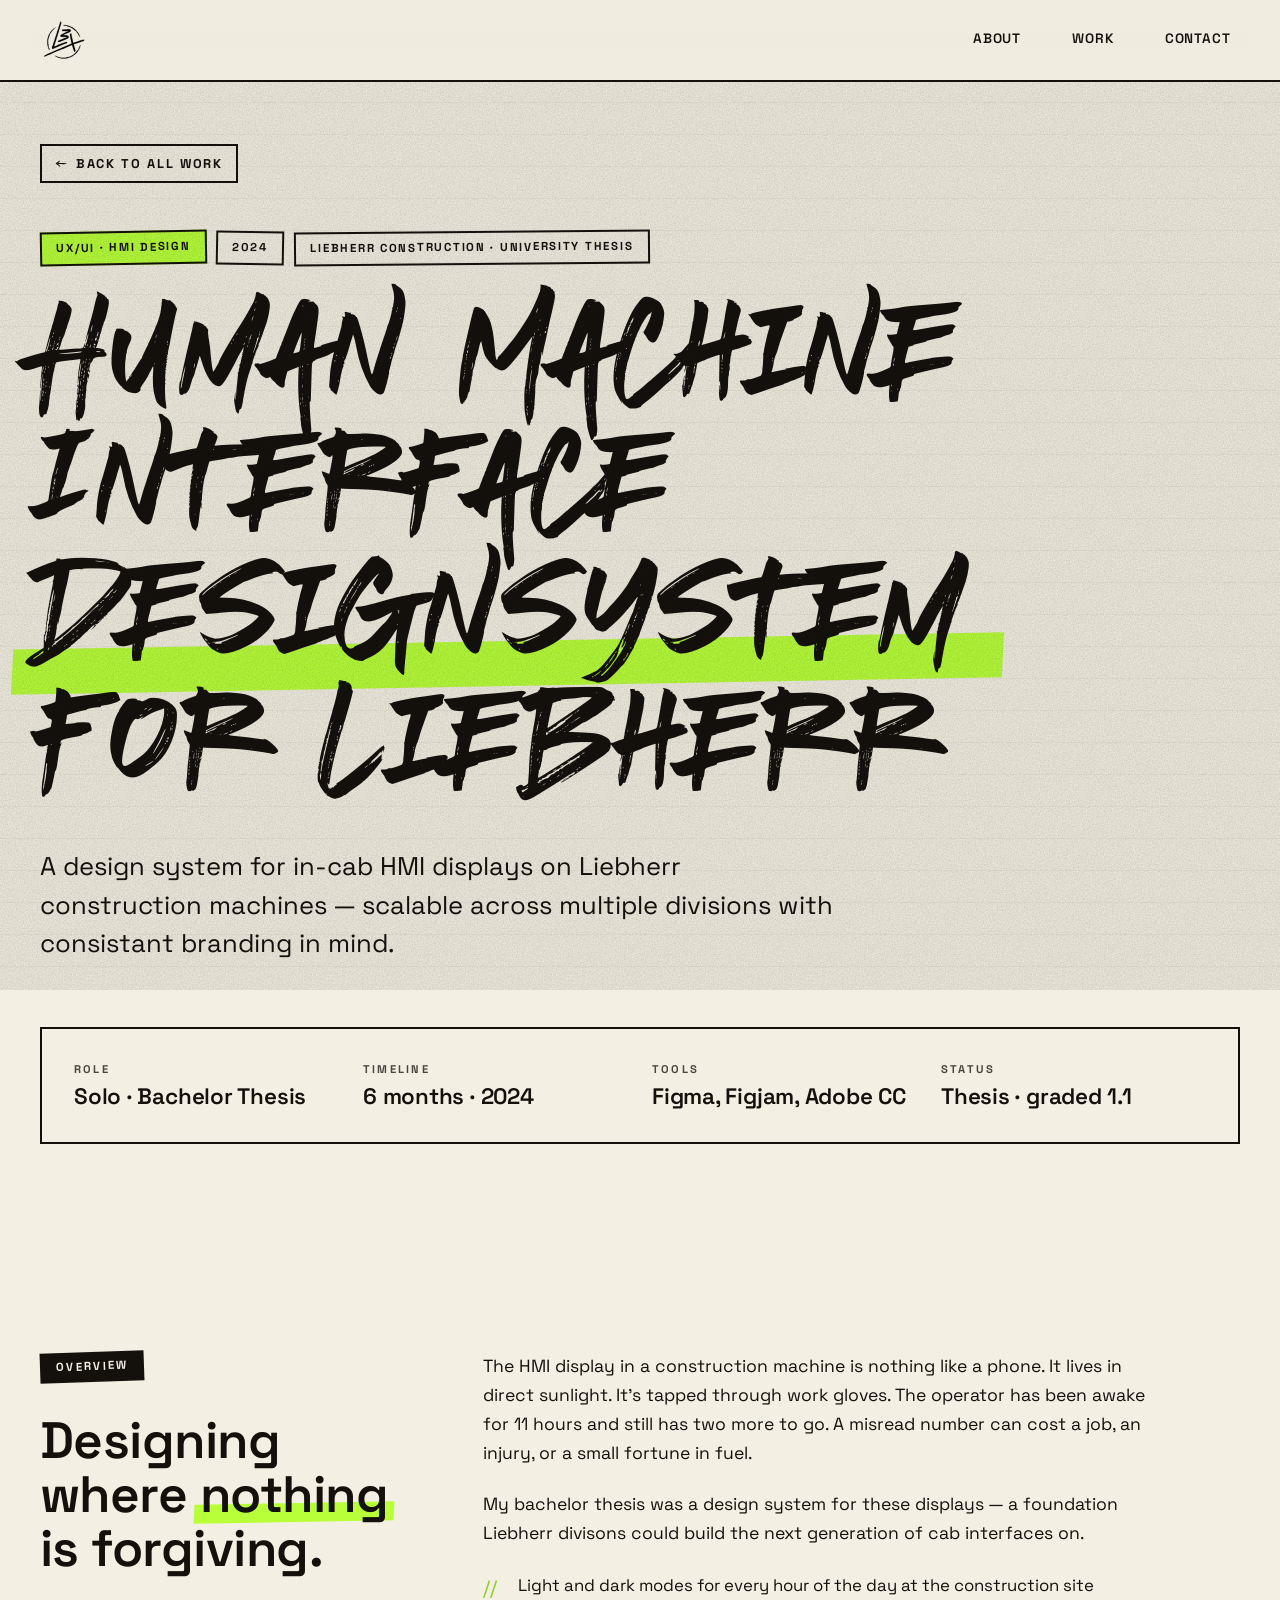
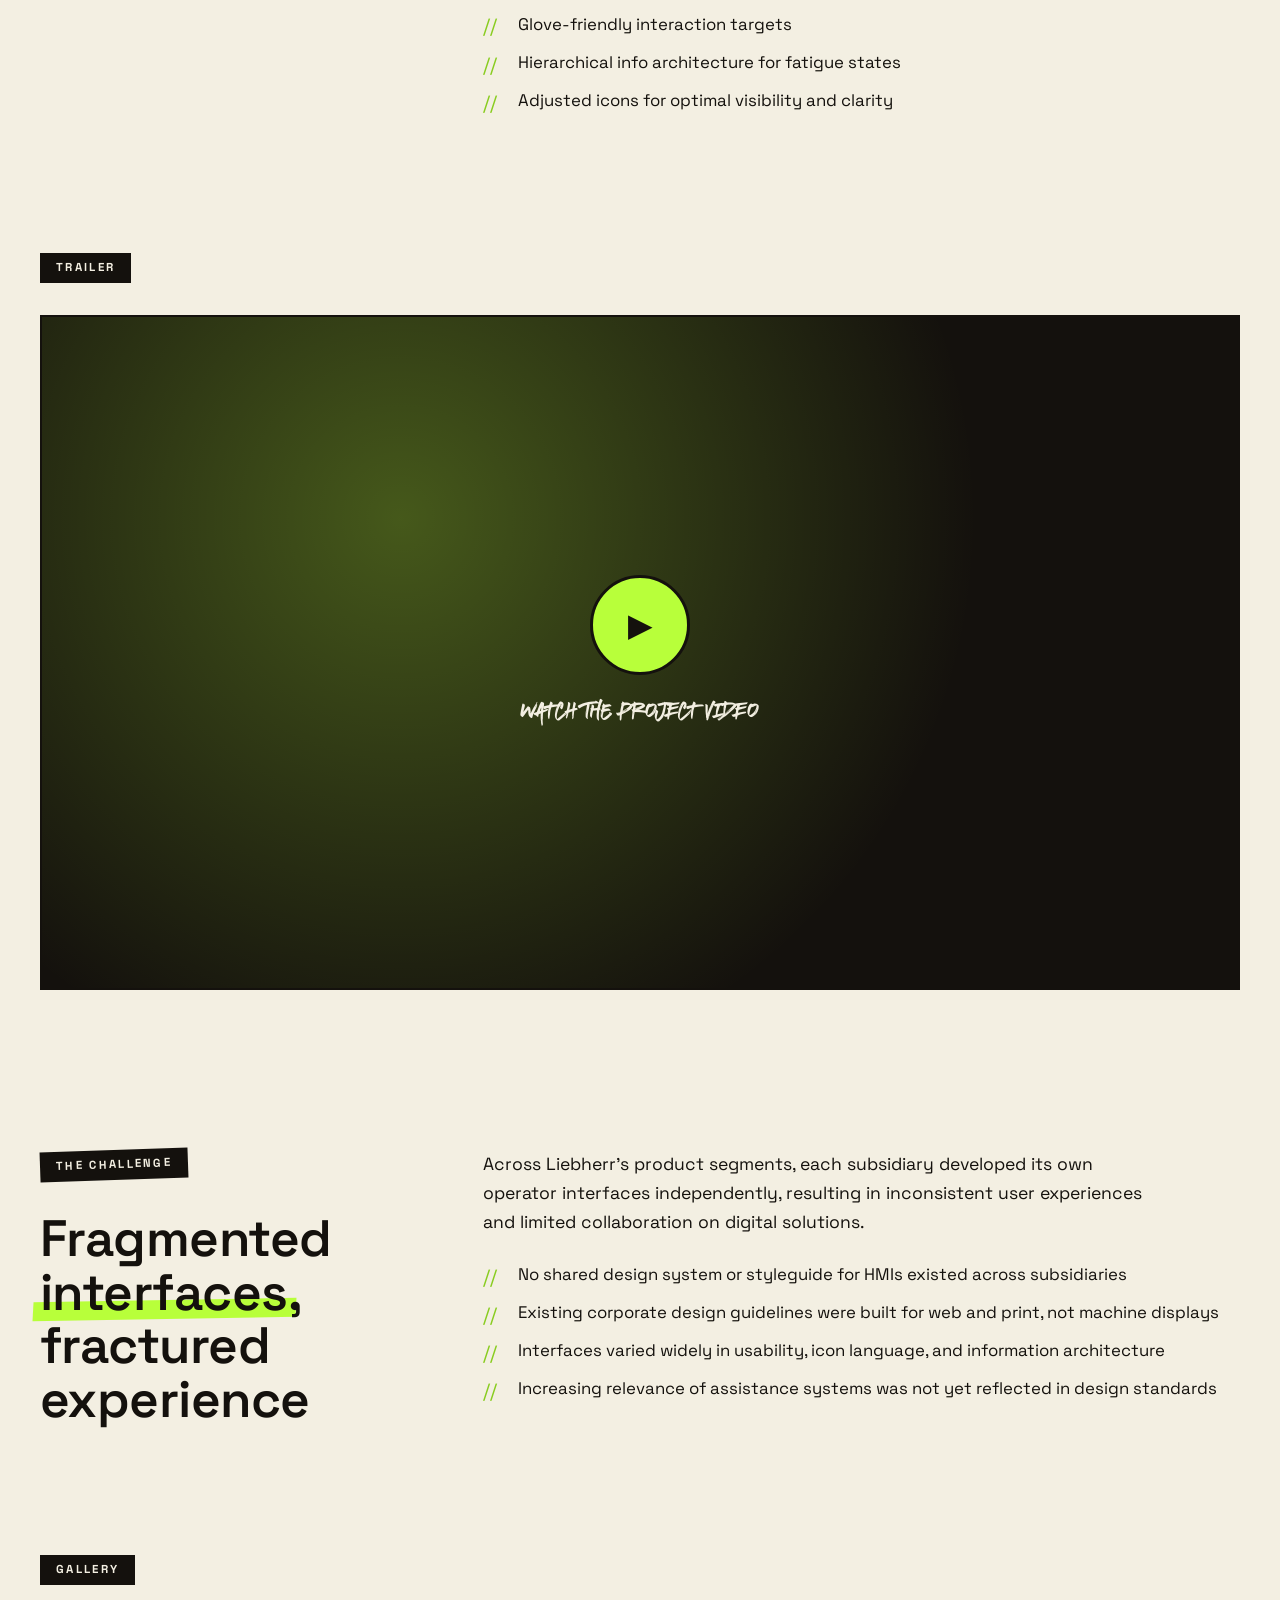
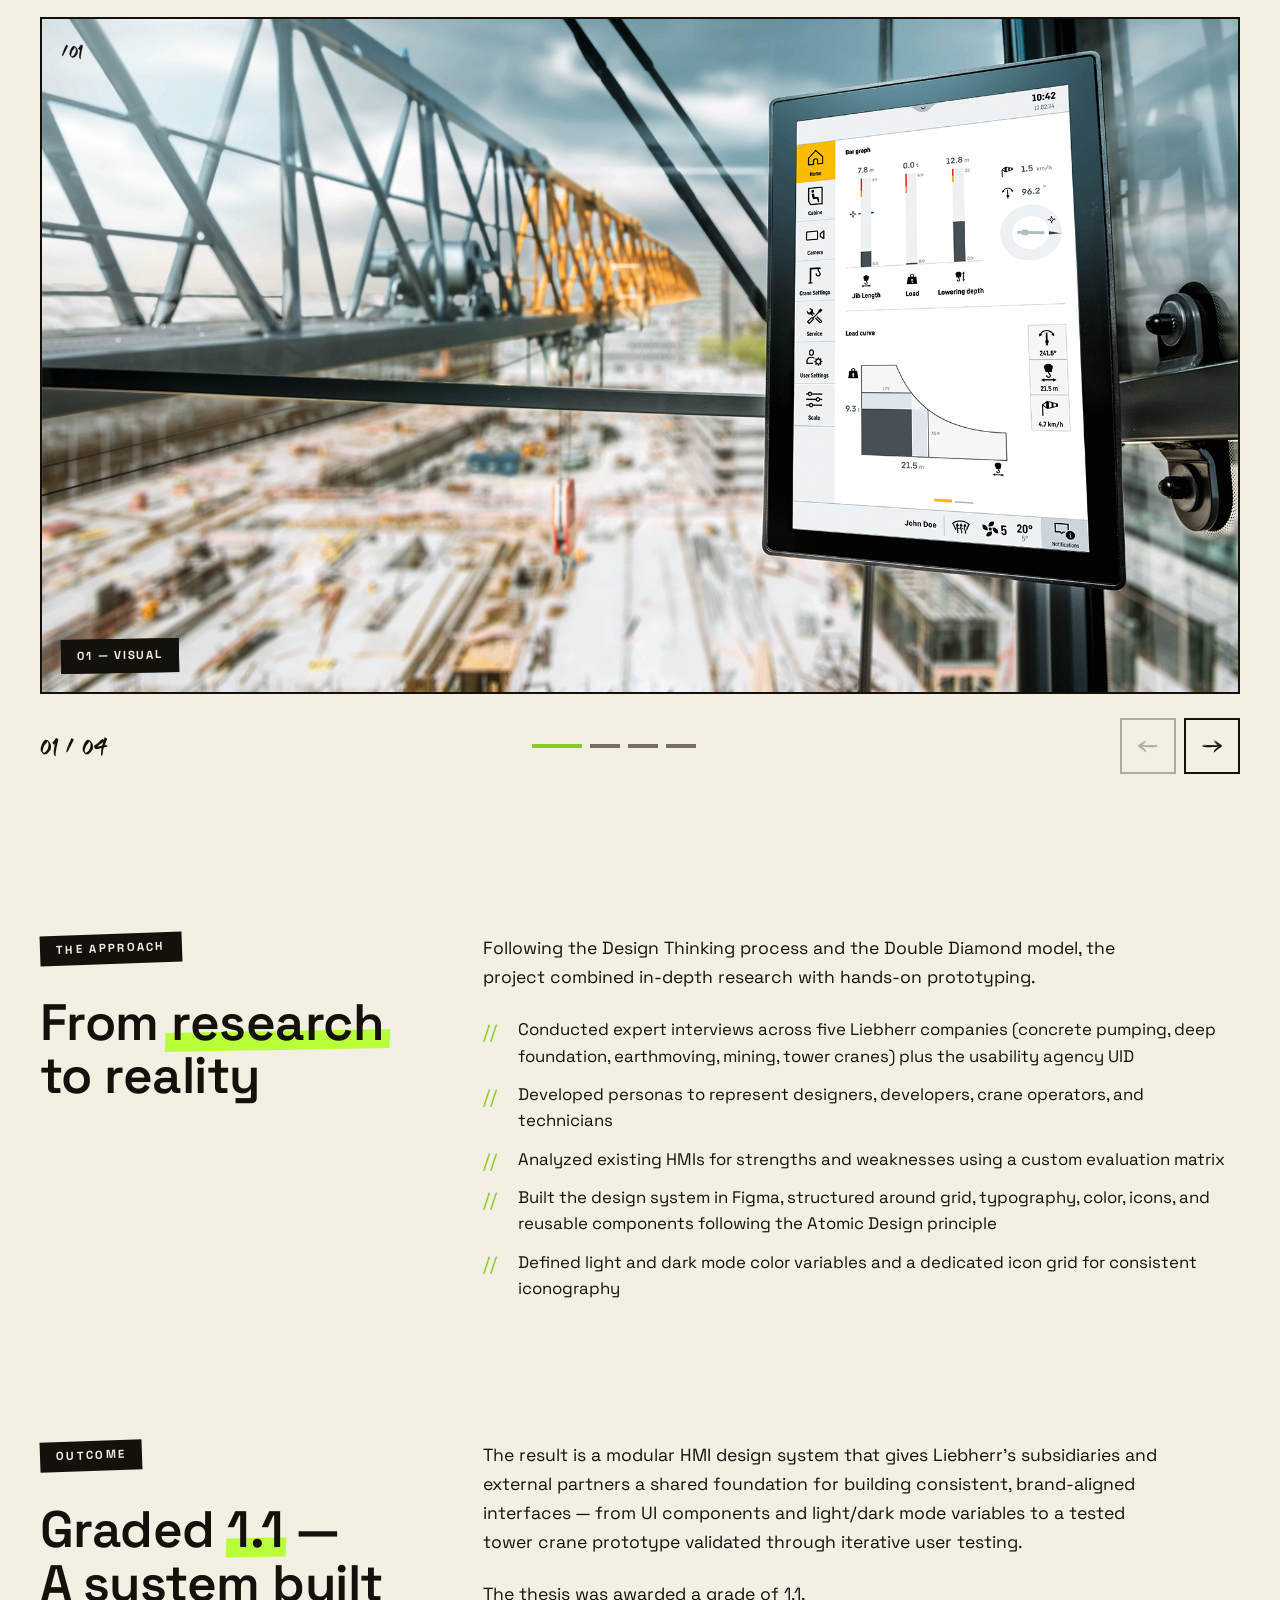
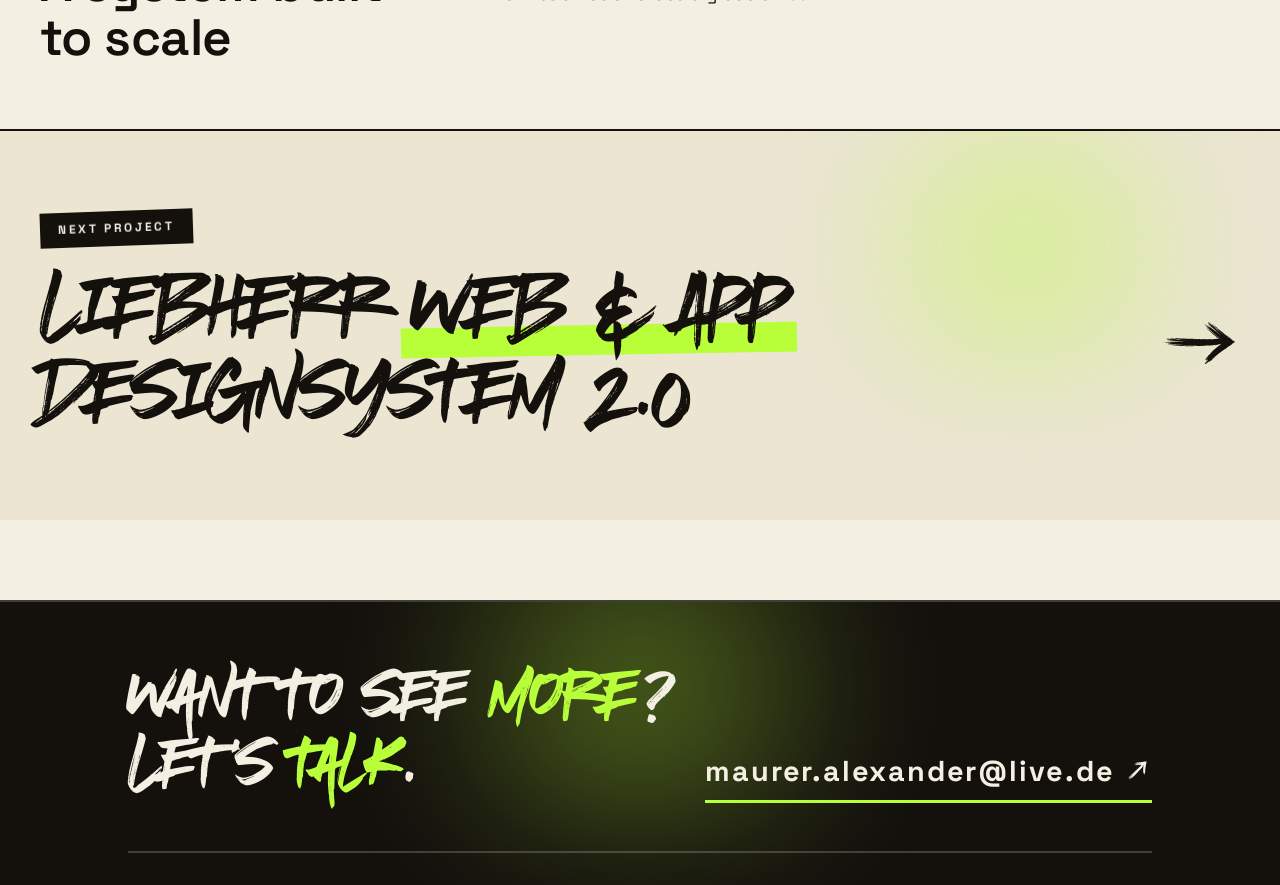
==== commit 3e1fd4f1: "bico-casefile adjustments, mobile and accessability optimization, arrow changes" ====
--- a/sites/case-bachelor.html
+++ b/sites/case-bachelor.html
@@ -16,7 +16,10 @@
   <a href="../index.html" class="logo">
     <img src="../content/logo/logo.svg" alt="L3X-Logo" width="48px">
   </a>
-  <ul class="nav-links">
+  <button class="nav-toggle" type="button" aria-label="Open menu" aria-expanded="false" aria-controls="navLinks">
+    <span></span><span></span><span></span>
+  </button>
+  <ul class="nav-links" id="navLinks">
     <li><a href="../index.html#about">About</a></li>
     <li><a href="../index.html#work">Work</a></li>
     <li><a href="../index.html#contact">Contact</a></li>
@@ -26,7 +29,7 @@
 <!-- CASE HERO -->
 <section class="case-hero">
   <div class="container">
-    <a href="../index.html#work" class="case-back reveal">← Back to all work</a>
+    <a href="../index.html#work" class="case-back reveal"><span class="arrow-icon is-back" aria-hidden="true"></span> Back to all work</a>
 
     <div class="case-meta-top reveal">
       <span class="case-pill accent">UX/UI · HMI Design</span>
@@ -146,8 +149,8 @@
       <div class="gallery-counter" id="galleryCounter">01 / 04</div>
       <div class="gallery-dots" id="galleryDots"></div>
       <div class="gallery-arrows">
-        <button class="gallery-arrow" id="galleryPrev" aria-label="Previous slide">←</button>
-        <button class="gallery-arrow" id="galleryNext" aria-label="Next slide">→</button>
+        <button class="gallery-arrow" id="galleryPrev" aria-label="Previous slide"><span class="arrow-icon is-back" aria-hidden="true"></span></button>
+        <button class="gallery-arrow" id="galleryNext" aria-label="Next slide"><span class="arrow-icon" aria-hidden="true"></span></button>
       </div>
     </div>
   </div>
@@ -197,7 +200,7 @@
     <div class="next-label">Next project</div>
     <a href="case-liebherr-app.html" class="next-link">
       <h3>Liebherr <span class="green-mark">Web &amp; App</span><br/>Designsystem 2.0</h3>
-      <span class="next-arrow">→</span>
+      <span class="next-arrow"><span class="arrow-icon" aria-hidden="true"></span></span>
     </a>
   </div>
 </div>
@@ -206,7 +209,7 @@
 <footer class="case-footer">
   <div class="case-footer-grid">
     <h4>Want to see <span class="green-word">more</span>?<br/>Let's <span class="green-word">talk</span>.</h4>
-    <a href="mailto:maurer.alexander@live.de" class="case-footer-mail">maurer.alexander@live.de ↗</a>
+    <a href="mailto:maurer.alexander@live.de" class="case-footer-mail">maurer.alexander@live.de <span class="arrow-icon is-diag" aria-hidden="true"></span></a>
   </div>
 </footer>
 
--- a/styles.css
+++ b/styles.css
@@ -158,6 +158,35 @@
 }
 .nav-links a:hover::before { transform: scale(1.1) rotate(-3deg); }
 
+/* Hamburger toggle (shown on tablet / mobile) */
+.nav-toggle {
+  display: none;
+  width: 44px; height: 44px;
+  padding: 0;
+  flex-direction: column;
+  justify-content: center;
+  align-items: center;
+  gap: 5px;
+  background: transparent;
+  border: 2px solid var(--ink);
+  border-radius: 4px;
+  cursor: pointer;
+  transform: rotate(2deg);
+  transition: background 0.3s ease, transform 0.3s ease;
+}
+.nav-toggle span {
+  display: block;
+  width: 22px; height: 2.5px;
+  background: var(--ink);
+  border-radius: 2px;
+  transition: transform 0.3s cubic-bezier(0.34, 1.56, 0.64, 1), opacity 0.2s ease;
+}
+nav.nav-open .nav-toggle { background: var(--green); transform: rotate(-3deg); }
+nav.nav-open .nav-toggle span:nth-child(1) { transform: translateY(7.5px) rotate(45deg); }
+nav.nav-open .nav-toggle span:nth-child(2) { opacity: 0; }
+nav.nav-open .nav-toggle span:nth-child(3) { transform: translateY(-7.5px) rotate(-45deg); }
+.nav-toggle:focus-visible { outline: 3px solid var(--green-deep); outline-offset: 2px; }
+
 /* ============ SECTIONS ============ */
 section {
   padding: 8rem 2.5rem 6rem;
@@ -743,9 +772,9 @@
 .project:hover .project-num { color: var(--ink); }
 
 .project-title {
-  font-family: 'Quakerhack';
-  font-weight: 400;
-  font-size: clamp(1.7rem, 3vw, 2.7rem);
+  font-family: 'Space Grotesk', sans-serif;
+  font-weight: 500;
+  font-size: clamp(1.25rem, 3vw, 2.25rem);
   letter-spacing: 0.05em;
   line-height: 1.05;
 }
@@ -955,6 +984,20 @@
   z-index: 3;
 }
 
+.arrow-icon {
+  --arrow-svg: url('content/icons/arrow.svg');
+  display: inline-block;
+  width: 1em;
+  height: 1em;
+  flex-shrink: 0;
+  vertical-align: -0.15em;
+  background-color: currentColor;
+  -webkit-mask: var(--arrow-svg) center / contain no-repeat;
+          mask: var(--arrow-svg) center / contain no-repeat;
+}
+.arrow-icon.is-back { transform: scaleX(-1); }
+.arrow-icon.is-diag { transform: rotate(-45deg); }
+
 .case-back {
   display: inline-flex;
   align-items: center;
@@ -1004,9 +1047,9 @@
 .case-title {
   font-family: 'Quakerhack';
   font-weight: 400;
-  font-size: clamp(3rem, 11vw, 11rem);
+  font-size: clamp(3rem, 11vw, 9rem);
   line-height: 0.92;
-  letter-spacing: -0.02em;
+  letter-spacing: 0.05em;
   margin-bottom: 2rem;
   max-width: 14ch;
 }
@@ -1283,14 +1326,14 @@
   border: 2px solid var(--ink);
   background: var(--paper);
   color: var(--ink);
-  font-family: 'Quakerhack';
-  font-size: 1.6rem;
   cursor: pointer;
   transition: all 0.3s ease;
   display: flex;
   align-items: center;
   justify-content: center;
 }
+/* brush arrow shaft is ~9.5% of its size — 24px lands near the 2px button outline */
+.gallery-arrow .arrow-icon { width: 24px; height: 24px; }
 .gallery-arrow:hover {
   background: var(--green);
   transform: translateY(-2px);
@@ -1507,9 +1550,36 @@
 
 /* ============ RESPONSIVE ============ */
 @media (max-width: 900px) {
-  nav { padding: 1rem 1rem; }
-  .nav-links { gap: 0.6rem; font-size: 0.72rem; }
-  .nav-links a { padding: 0.3rem 0.5rem; }
+  nav { padding: 0.75rem 1.25rem; }
+  .nav-toggle { display: flex; }
+  .nav-links {
+    position: absolute;
+    top: 100%; left: 0; right: 0;
+    flex-direction: column;
+    gap: 0;
+    padding: 0.5rem 1.25rem 1.5rem;
+    background: var(--paper);
+    border-bottom: 2px solid var(--ink);
+    font-size: 1.5rem;
+    isolation: isolate;
+    max-height: calc(100vh - 100%);
+    overflow-y: auto;
+    opacity: 0;
+    visibility: hidden;
+    transform: translateY(-10px);
+    pointer-events: none;
+    transition: opacity 0.25s ease, transform 0.25s ease, visibility 0s linear 0.25s;
+  }
+  nav.nav-open .nav-links {
+    opacity: 1;
+    visibility: visible;
+    transform: none;
+    pointer-events: auto;
+    transition: opacity 0.25s ease, transform 0.25s ease, visibility 0s;
+  }
+  .nav-links li { border-top: 2px dashed rgba(20, 17, 13, 0.18); }
+  .nav-links li:first-child { border-top: none; }
+  .nav-links a { display: inline-block; padding: 0.9rem 0.5rem; margin: 0.15rem 0; }
   section { padding: 6rem 1.25rem 4rem; }
   .hero-bottom { grid-template-columns: 1fr; gap: 1.5rem; }
   .about-grid { grid-template-columns: 1fr; gap: 3rem; }
@@ -1532,8 +1602,25 @@
   .case-section { padding: 3rem 1.25rem; }
   .case-content { grid-template-columns: 1fr; gap: 1.5rem; }
   .gallery-section, .video-section { padding: 3rem 1.25rem 4rem; }
-  .gallery-controls { flex-direction: column-reverse; align-items: stretch; }
-  .gallery-counter { text-align: center; }
+  /* dots centered on top; [prev] counter [next] row below */
+  .gallery-controls {
+    display: grid;
+    grid-template-columns: auto auto auto;
+    grid-template-areas:
+      "dots dots dots"
+      "prev count next";
+    justify-content: center;
+    align-items: center;
+    column-gap: 1.25rem;
+    row-gap: 1.25rem;
+  }
+  .gallery-arrows { display: contents; }
+  .gallery-dots { grid-area: dots; justify-self: center; flex-wrap: wrap; justify-content: center; }
+  #galleryPrev { grid-area: prev; }
+  #galleryNext { grid-area: next; }
+  .gallery-counter { grid-area: count; text-align: center; font-size: 1.25rem; min-width: 4.5ch; }
+  .gallery-arrow { width: 44px; height: 44px; }
+  .gallery-arrow .arrow-icon { width: 20px; height: 20px; }
   .next-project { padding: 4rem 1.25rem; }
   .case-footer { padding: 3rem 1.25rem 2rem; }
   .case-footer-grid { flex-direction: column; align-items: flex-start; }
@@ -1541,10 +1628,12 @@
 }
 
 @media (max-width: 540px) {
-  .nav-links { display: none; }
   .contact-grid { grid-template-columns: 1fr; }
   .hero-meta { flex-direction: column; gap: 0.5rem; align-items: flex-start; margin: none;}
   .case-info-grid { grid-template-columns: 1fr; }
-  .gallery-arrow { width: 48px; height: 48px; font-size: 1.2rem; }
+  .gallery-arrow { width: 40px; height: 40px; }
+  .gallery-arrow .arrow-icon { width: 18px; height: 18px; }
+  .gallery-dot { width: 22px; }
+  .gallery-dot.active { width: 36px; }
   .play-btn { width: 70px; height: 70px; font-size: 1.6rem; }
 }
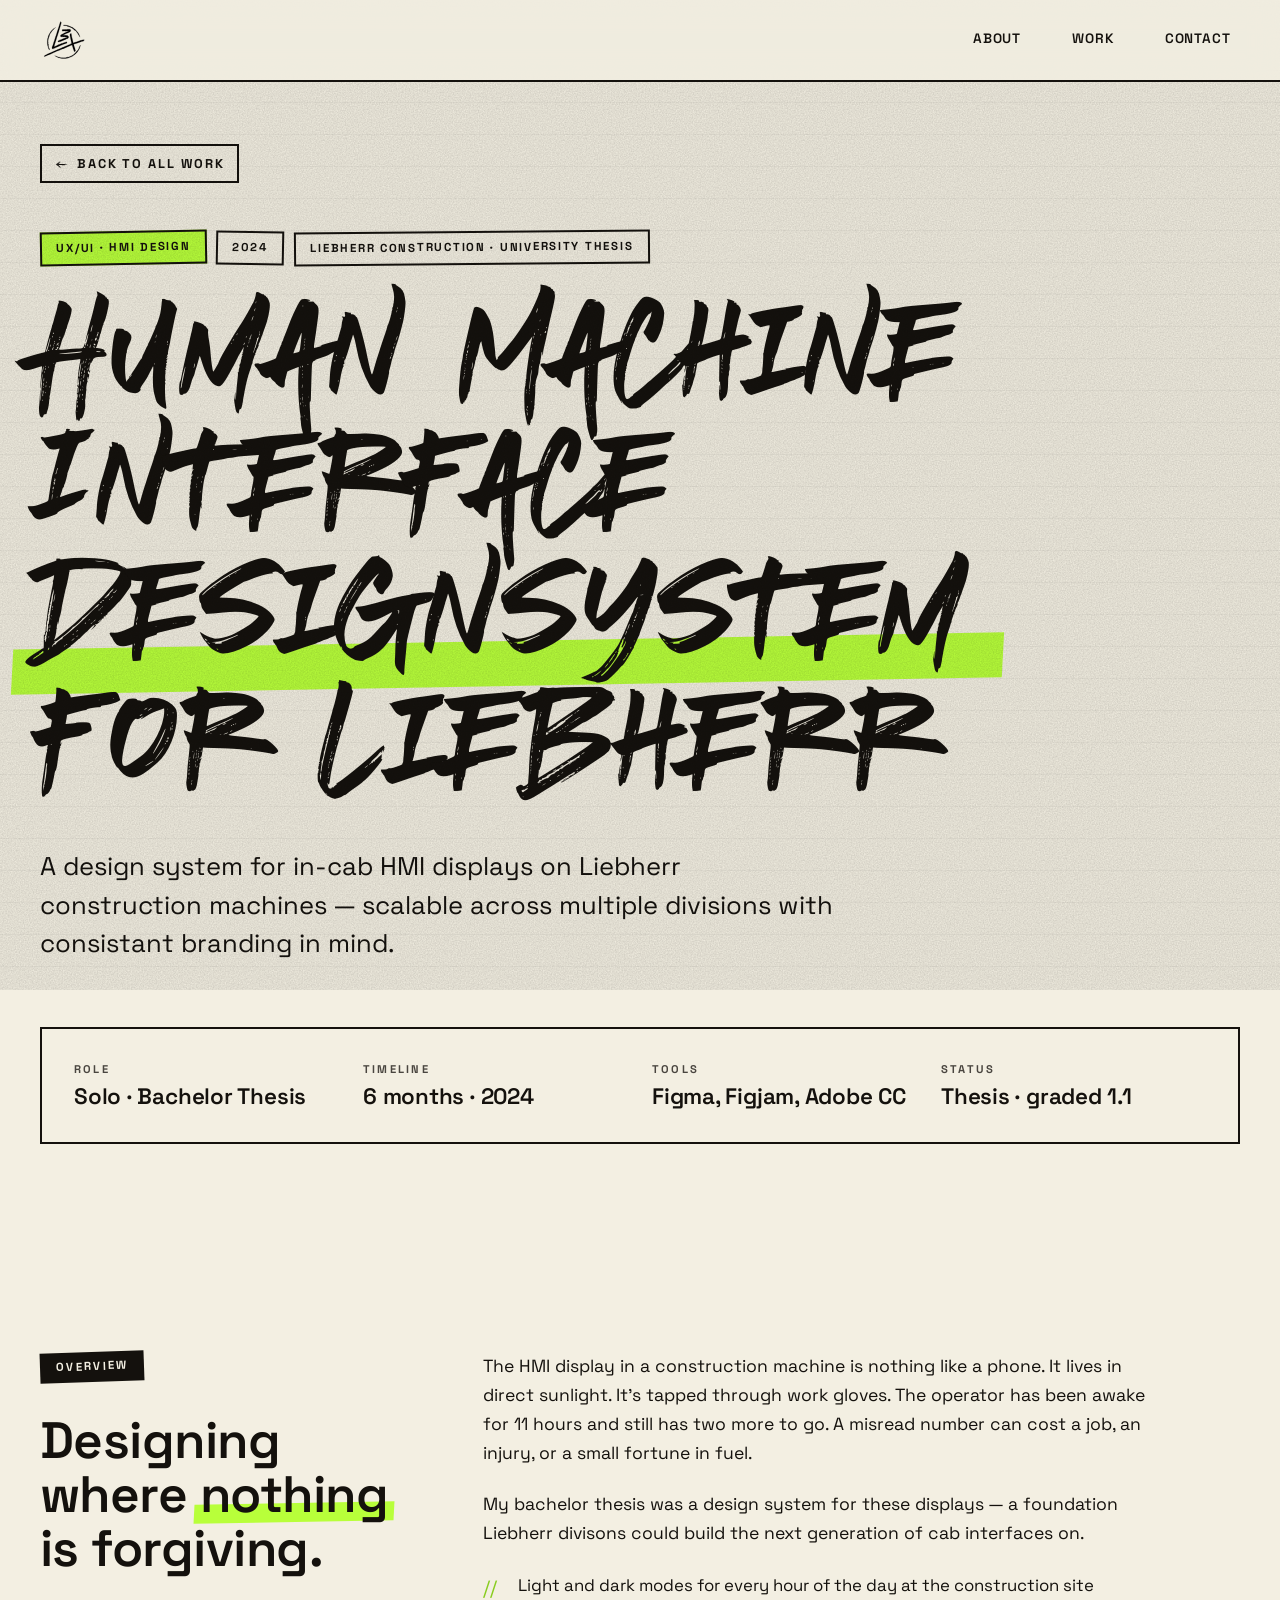
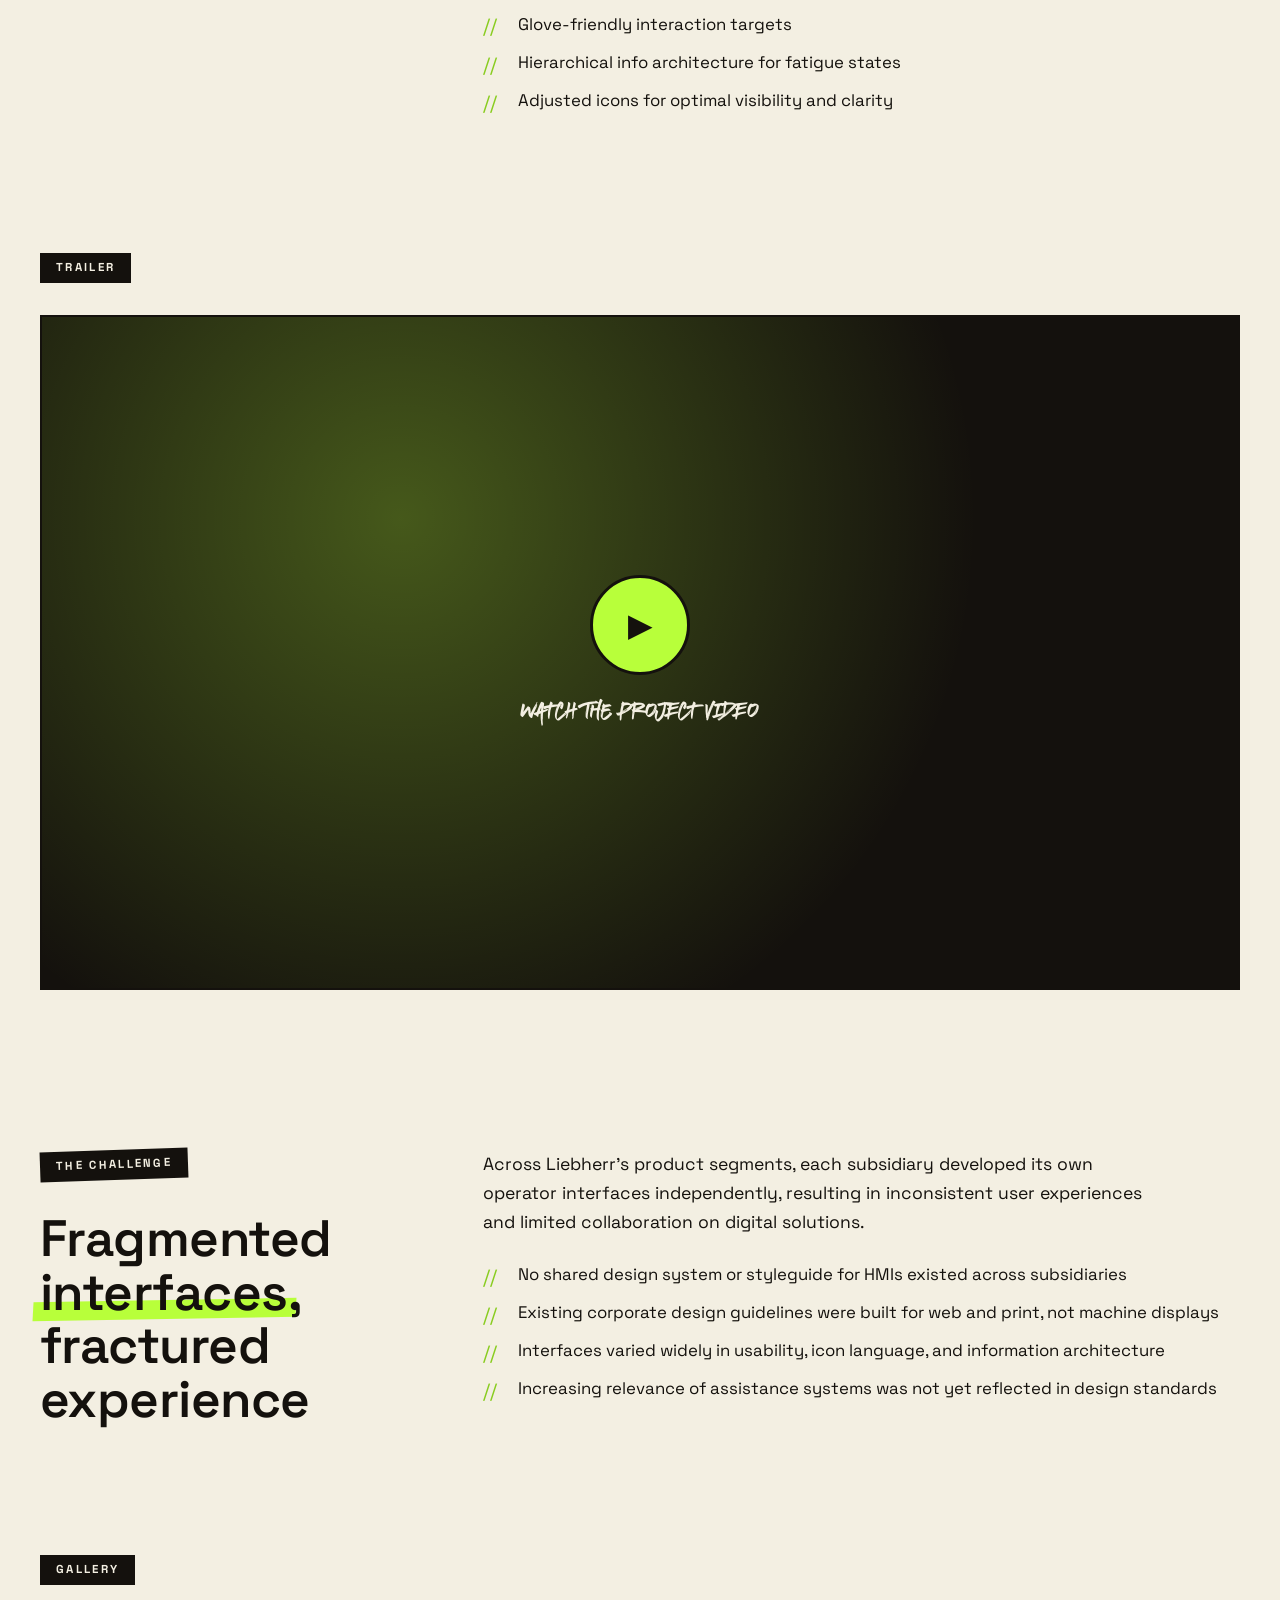
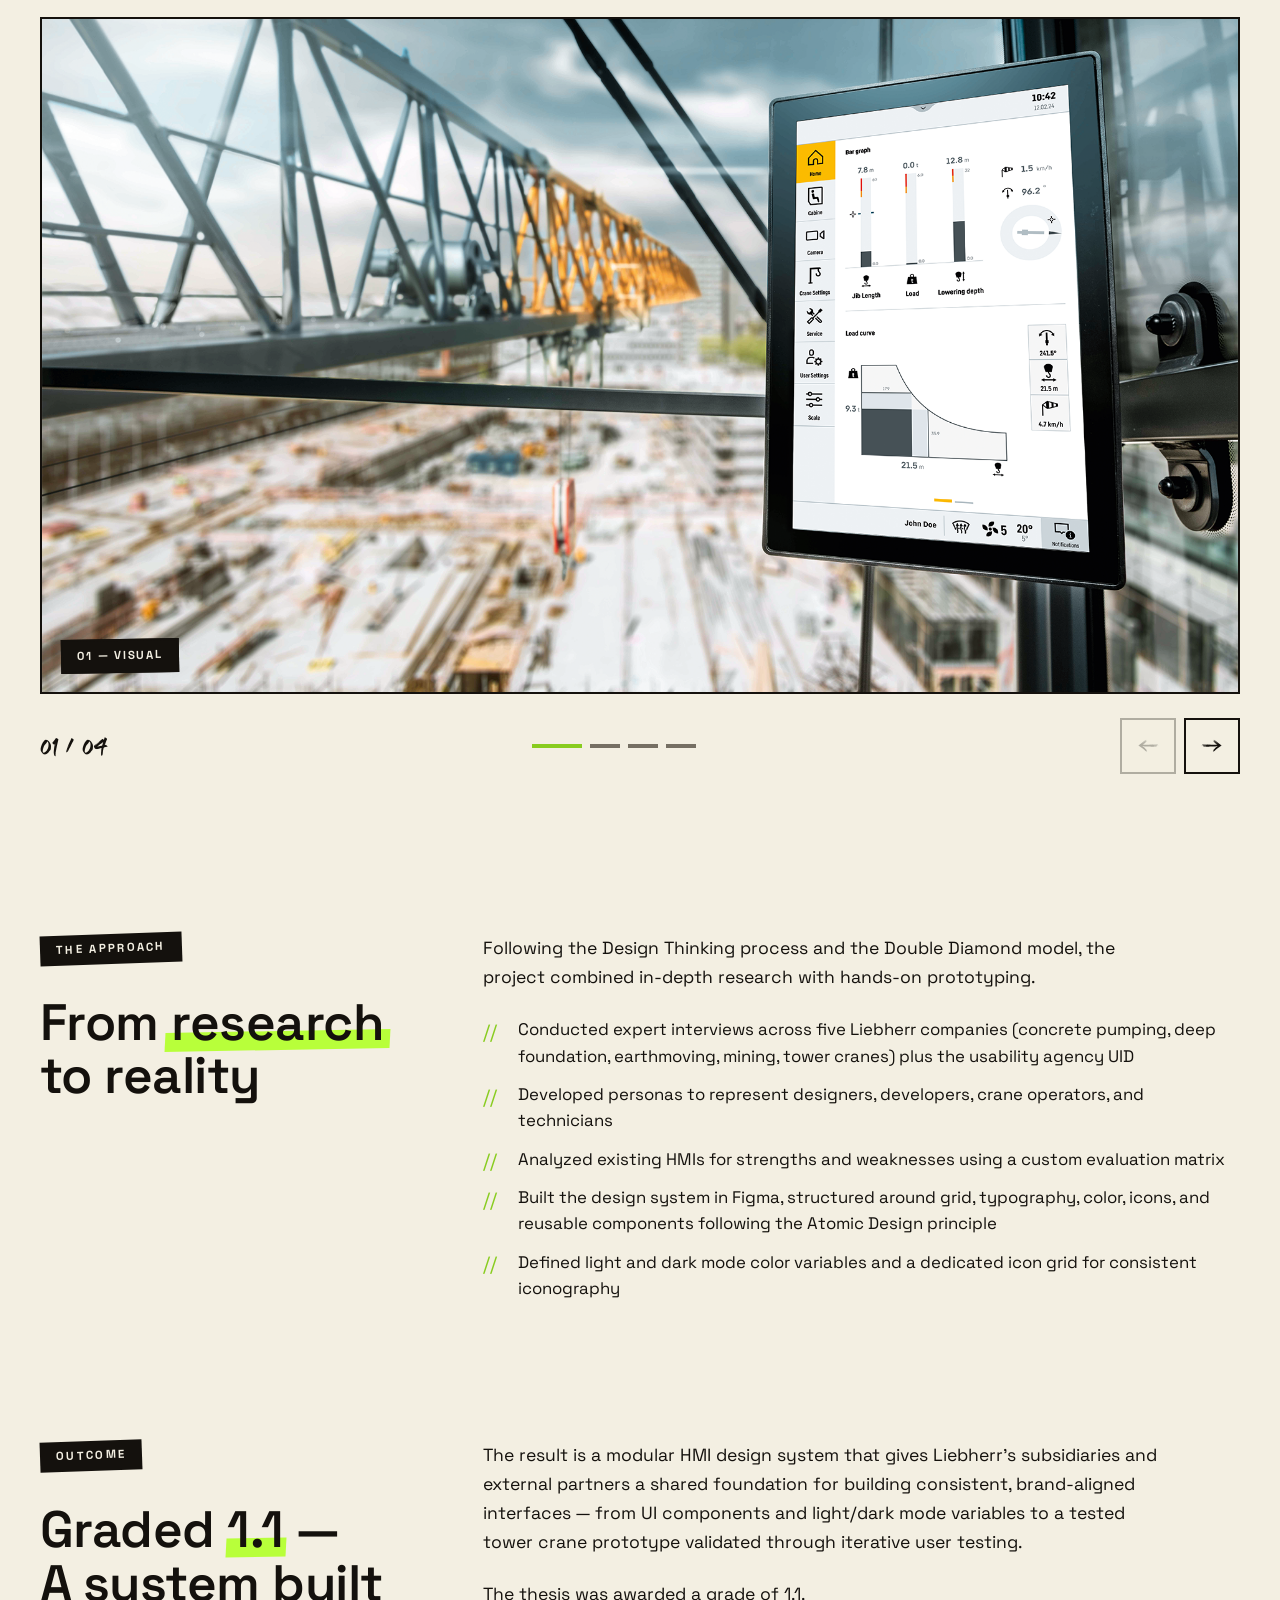
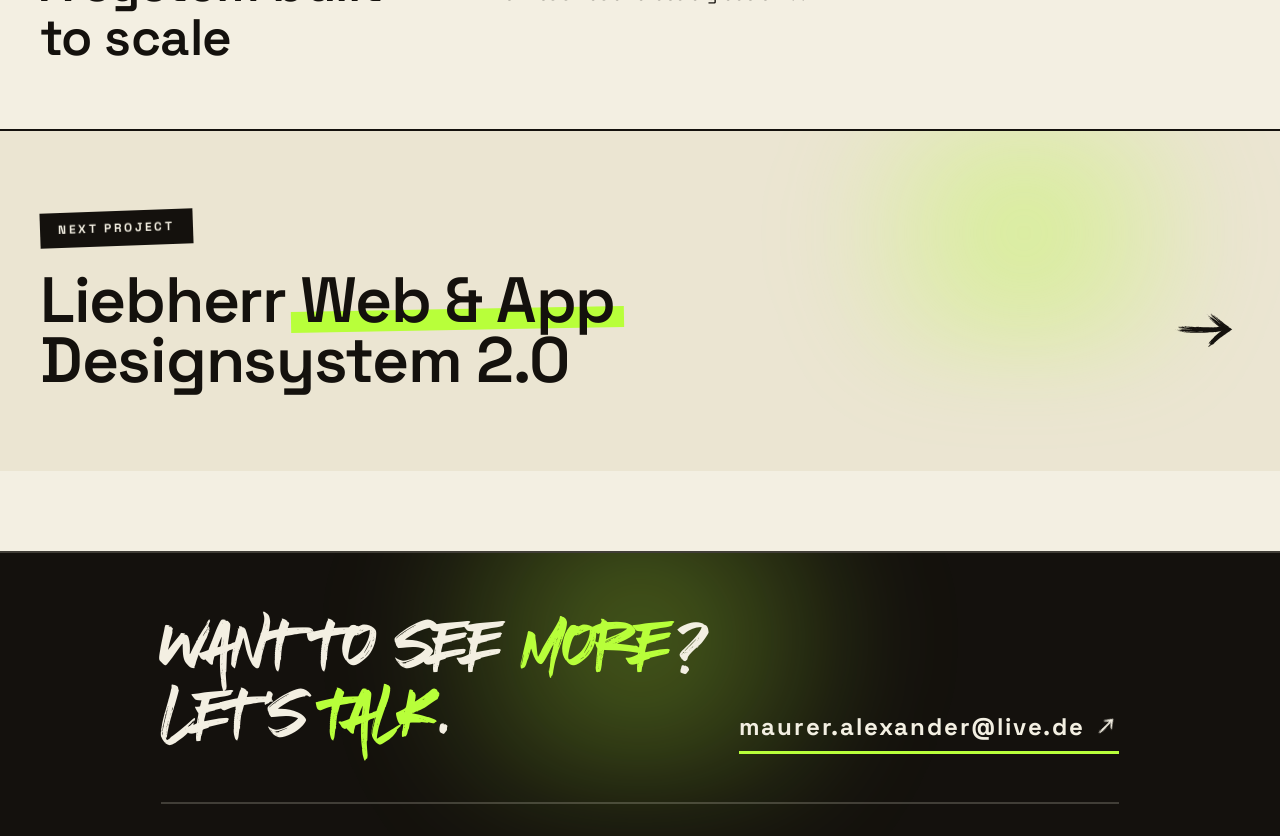
==== commit 6e6afe19: "added portrait, fixed gallery num" ====
--- a/sites/case-bachelor.html
+++ b/sites/case-bachelor.html
@@ -125,22 +125,18 @@
       <div class="gallery-track" id="galleryTrack">
         <div class="gallery-slide">
           <img class="gallery-slide-img" src="../content/projects/HMI/Visual.png" alt="Visual">
-          <span class="gallery-slide-num">/01</span>
           <span class="gallery-slide-caption">01 — Visual</span>
         </div>
         <div class="gallery-slide">
           <img class="gallery-slide-img" src="../content/projects/HMI/Prototype.png" alt="Prototype">
-          <span class="gallery-slide-num">/02</span>
           <span class="gallery-slide-caption">02 — Prototype screens</span>
         </div>
         <div class="gallery-slide">
           <img class="gallery-slide-img" src="../content/projects/HMI/Branding.png" alt="Branding">
-          <span class="gallery-slide-num">/03</span>
           <span class="gallery-slide-caption">03 — Branding</span>
         </div>
         <div class="gallery-slide">
           <img class="gallery-slide-img" src="../content/projects/HMI/HUD-Visual.png" alt="Future Outlook">
-          <span class="gallery-slide-num">/04</span>
           <span class="gallery-slide-caption">04 — Future Outlook</span>
         </div>
       </div>
@@ -198,7 +194,7 @@
 <div class="next-project">
   <div class="container">
     <div class="next-label">Next project</div>
-    <a href="case-liebherr-app.html" class="next-link">
+    <a href="case-liebherr-designsystem.html" class="next-link">
       <h3>Liebherr <span class="green-mark">Web &amp; App</span><br/>Designsystem 2.0</h3>
       <span class="next-arrow"><span class="arrow-icon" aria-hidden="true"></span></span>
     </a>
--- a/styles.css
+++ b/styles.css
@@ -23,7 +23,9 @@
 
 * { margin: 0; padding: 0; box-sizing: border-box; }
 
-html { scroll-behavior: smooth; scroll-padding-top: 80px; }
+/* clip (not hidden): mobile browsers ignore overflow-x:hidden on body, so
+   anything bleeding past the viewport edges would cause a sideways scroll */
+html { scroll-behavior: smooth; scroll-padding-top: 80px; overflow-x: clip; }
 
 body {
   font-family: 'Space Grotesk', sans-serif;
@@ -31,7 +33,8 @@
   color: var(--ink);
   font-weight: 400;
   line-height: 1.5;
-  overflow-x: hidden;
+  overflow-x: hidden; /* fallback for browsers without clip */
+  overflow-x: clip;
   position: relative;
 }
 
@@ -259,7 +262,7 @@
 h1.hero-title {
   font-family: 'Quakerhack';
   font-weight: 400;
-  font-size: clamp(4rem, 15vw, 16rem);
+  font-size: clamp(6rem, 15vw, 16rem);
   line-height: 0.92;
   letter-spacing: 0.025em;
   margin-bottom: 5rem;
@@ -366,7 +369,7 @@
 
 .hero-cta {
   display: inline-flex;
-  width: 20rem;
+  width: 15rem;
   align-items: center;
   gap: 0.75rem;
   font-family: 'Space Grotesk', sans-serif;
@@ -395,7 +398,7 @@
   transition: transform 0.3s ease;
 }
 .hero-cta:hover {
-  gap: 1.2rem;
+  gap: 1rem;
   background: var(--green);
   color: var(--ink);
   transform: rotate(-1deg) translate(3px, 3px);
@@ -428,38 +431,6 @@
 @keyframes bob {
   0%, 100% { transform: translate(-50%, 0); opacity: 0.7; }
   50% { transform: translate(-50%, 8px); opacity: 1; }
-}
-
-/* ============ MARQUEE (tape strip) ============ */
-.marquee {
-  background: var(--green);
-  color: var(--ink);
-  overflow: hidden;
-  padding: 1.4rem 0;
-  border-top: 2px solid var(--ink);
-  border-bottom: 2px solid var(--ink);
-  position: relative;
-  z-index: 4;
-  transform: rotate(-1.5deg);
-  margin: 2rem -3% 3rem;
-}
-.marquee-track {
-  display: flex;
-  gap: 3rem;
-  animation: marquee 28s linear infinite;
-  white-space: nowrap;
-  font-family: 'Quakerhack';
-  font-size: 2.5rem;
-  font-weight: 400;
-  letter-spacing: -0.01em;
-}
-.marquee-track .circle {
-  display: inline-block;
-  color: var(--ink);
-}
-@keyframes marquee {
-  0% { transform: translateX(0); }
-  100% { transform: translateX(-50%); }
 }
 
 /* ============ SECTION LABELS (tape) ============ */
@@ -546,18 +517,19 @@
   z-index: 1;
   overflow: hidden;
 }
-.about-portrait-inner::after {
-  content: 'AM';
-  font-family: 'Quakerhack';
-  font-size: 11rem;
-  color: var(--green);
-  letter-spacing: -0.03em;
-  line-height: 1;
+.about-portrait-inner img {
+  width: 100%;
+  height: 100%;
+  object-fit: cover;          /* fill the frame, crop overflow instead of distorting */
+  object-position: 50% 20%;   /* keep the face in frame when cropping */
+  display: block;
 }
 .portrait-tag {
   position: absolute;
-  bottom: -5px;
-  left: -10px;
+  /* overlaps the bottom-right corner of .about-portrait-inner (inset 8% / 10%) */
+  bottom: calc(10% - 1rem);
+  right: calc(8% - 1.25rem);
+  white-space: nowrap;
   background: var(--green);
   color: var(--ink);
   padding: 0.5rem 1rem;
@@ -903,7 +875,7 @@
 }
 .contact-mail:hover {
   color: var(--green);
-  gap: 2.5rem;
+  gap: 2rem;
 }
 
 .contact-grid {
@@ -987,13 +959,15 @@
 .arrow-icon {
   --arrow-svg: url('content/icons/arrow.svg');
   display: inline-block;
-  width: 1em;
-  height: 1em;
+  width: 1.1em;
+  height: 1.1em;
   flex-shrink: 0;
-  vertical-align: -0.15em;
+  vertical-align: -0.2em;
   background-color: currentColor;
-  -webkit-mask: var(--arrow-svg) center / contain no-repeat;
-          mask: var(--arrow-svg) center / contain no-repeat;
+  -webkit-mask: var(--arrow-svg) center / 90% 90% no-repeat;
+          mask: var(--arrow-svg) center / 90% 90% no-repeat;
+  -webkit-backface-visibility: hidden;
+          backface-visibility: hidden;
 }
 .arrow-icon.is-back { transform: scaleX(-1); }
 .arrow-icon.is-diag { transform: rotate(-45deg); }
@@ -1286,15 +1260,6 @@
   position: relative;
   z-index: 2;
 }
-.gallery-slide-num {
-  position: absolute;
-  top: 1.2rem;
-  left: 1.2rem;
-  font-family: 'Quakerhack';
-  font-size: 1.2rem;
-  color: var(--ink);
-  z-index: 3;
-}
 .gallery-slide-caption {
   position: absolute;
   bottom: 1.2rem;
@@ -1333,7 +1298,7 @@
   justify-content: center;
 }
 /* brush arrow shaft is ~9.5% of its size — 24px lands near the 2px button outline */
-.gallery-arrow .arrow-icon { width: 24px; height: 24px; }
+.gallery-arrow .arrow-icon { width: 26px; height: 26px; }
 .gallery-arrow:hover {
   background: var(--green);
   transform: translateY(-2px);
@@ -1465,11 +1430,11 @@
   flex-wrap: wrap;
   transition: transform 0.3s ease;
 }
-.next-link:hover { transform: translateX(8px); }
+.next-link:hover { transform: translateX(4px); }
 .next-link h3 {
-  font-family: 'Quakerhack';
-  font-weight: 400;
-  font-size: clamp(2.4rem, 7vw, 6rem);
+  font-family: 'Space Grotesk', sans-serif;
+  font-weight: 600;
+  font-size: clamp(2rem, 7vw, 4rem);
   line-height: 0.95;
   letter-spacing: -0.02em;
 }
@@ -1489,9 +1454,9 @@
   transform: rotate(-1deg);
 }
 .next-arrow {
-  font-family: 'Quakerhack';
-  font-size: 5rem;
+  font-size: 4rem;
   transition: transform 0.4s ease;
+  text-decoration: none;
 }
 .next-link:hover .next-arrow { transform: translateX(15px) rotate(-15deg); color: var(--green-deep); }
 
@@ -1539,7 +1504,7 @@
 .case-footer h4 .green-word { color: var(--green); }
 .case-footer-mail {
   font-family: 'Space Grotesk', sans-serif;
-  font-size: 1.8rem;
+  font-size: clamp(1rem, 3.5vw, 1.5rem);
   color: var(--paper);
   text-decoration: none;
   border-bottom: 3px solid var(--green);
@@ -1550,7 +1515,7 @@
 
 /* ============ RESPONSIVE ============ */
 @media (max-width: 900px) {
-  nav { padding: 0.75rem 1.25rem; }
+  nav { padding: 0.75rem 1.5rem; }
   .nav-toggle { display: flex; }
   .nav-links {
     position: absolute;
@@ -1570,6 +1535,9 @@
     pointer-events: none;
     transition: opacity 0.25s ease, transform 0.25s ease, visibility 0s linear 0.25s;
   }
+  .next-arrow {
+  font-size: 3rem;
+}
   nav.nav-open .nav-links {
     opacity: 1;
     visibility: visible;
@@ -1584,7 +1552,6 @@
   .hero-bottom { grid-template-columns: 1fr; gap: 1.5rem; }
   .about-grid { grid-template-columns: 1fr; gap: 3rem; }
   .about-portrait { max-width: 320px; }
-  .about-portrait-inner::after { font-size: 6rem; }
   .about-stats { grid-template-columns: repeat(2, 1fr); gap: 1.5rem; }
   .stat-num { font-size: 2.8rem; }
   .project { grid-template-columns: 60px 1fr 50px; padding: 1.5rem; }
@@ -1593,7 +1560,6 @@
   footer { flex-direction: column; gap: 1rem; }
   .scroll-indicator { display: none; }
   .project-preview { display: none; }
-  .marquee-track { font-size: 1.6rem; gap: 2rem; }
   .hero-splat { width: 90vw; height: 90vw; }
 
   .case-hero { padding: 7rem 1.25rem 3rem; }
@@ -1620,7 +1586,7 @@
   #galleryNext { grid-area: next; }
   .gallery-counter { grid-area: count; text-align: center; font-size: 1.25rem; min-width: 4.5ch; }
   .gallery-arrow { width: 44px; height: 44px; }
-  .gallery-arrow .arrow-icon { width: 20px; height: 20px; }
+  .gallery-arrow .arrow-icon { width: 22px; height: 22px; }
   .next-project { padding: 4rem 1.25rem; }
   .case-footer { padding: 3rem 1.25rem 2rem; }
   .case-footer-grid { flex-direction: column; align-items: flex-start; }
@@ -1632,7 +1598,8 @@
   .hero-meta { flex-direction: column; gap: 0.5rem; align-items: flex-start; margin: none;}
   .case-info-grid { grid-template-columns: 1fr; }
   .gallery-arrow { width: 40px; height: 40px; }
-  .gallery-arrow .arrow-icon { width: 18px; height: 18px; }
+  .gallery-arrow .arrow-icon { width: 20px; height: 20px; }
+  .gallery-slide-caption { bottom: 0.6rem; left: 0.6rem; padding: 0.25rem 0.55rem; font-size: 0.5rem; letter-spacing: 0.1em; }
   .gallery-dot { width: 22px; }
   .gallery-dot.active { width: 36px; }
   .play-btn { width: 70px; height: 70px; font-size: 1.6rem; }
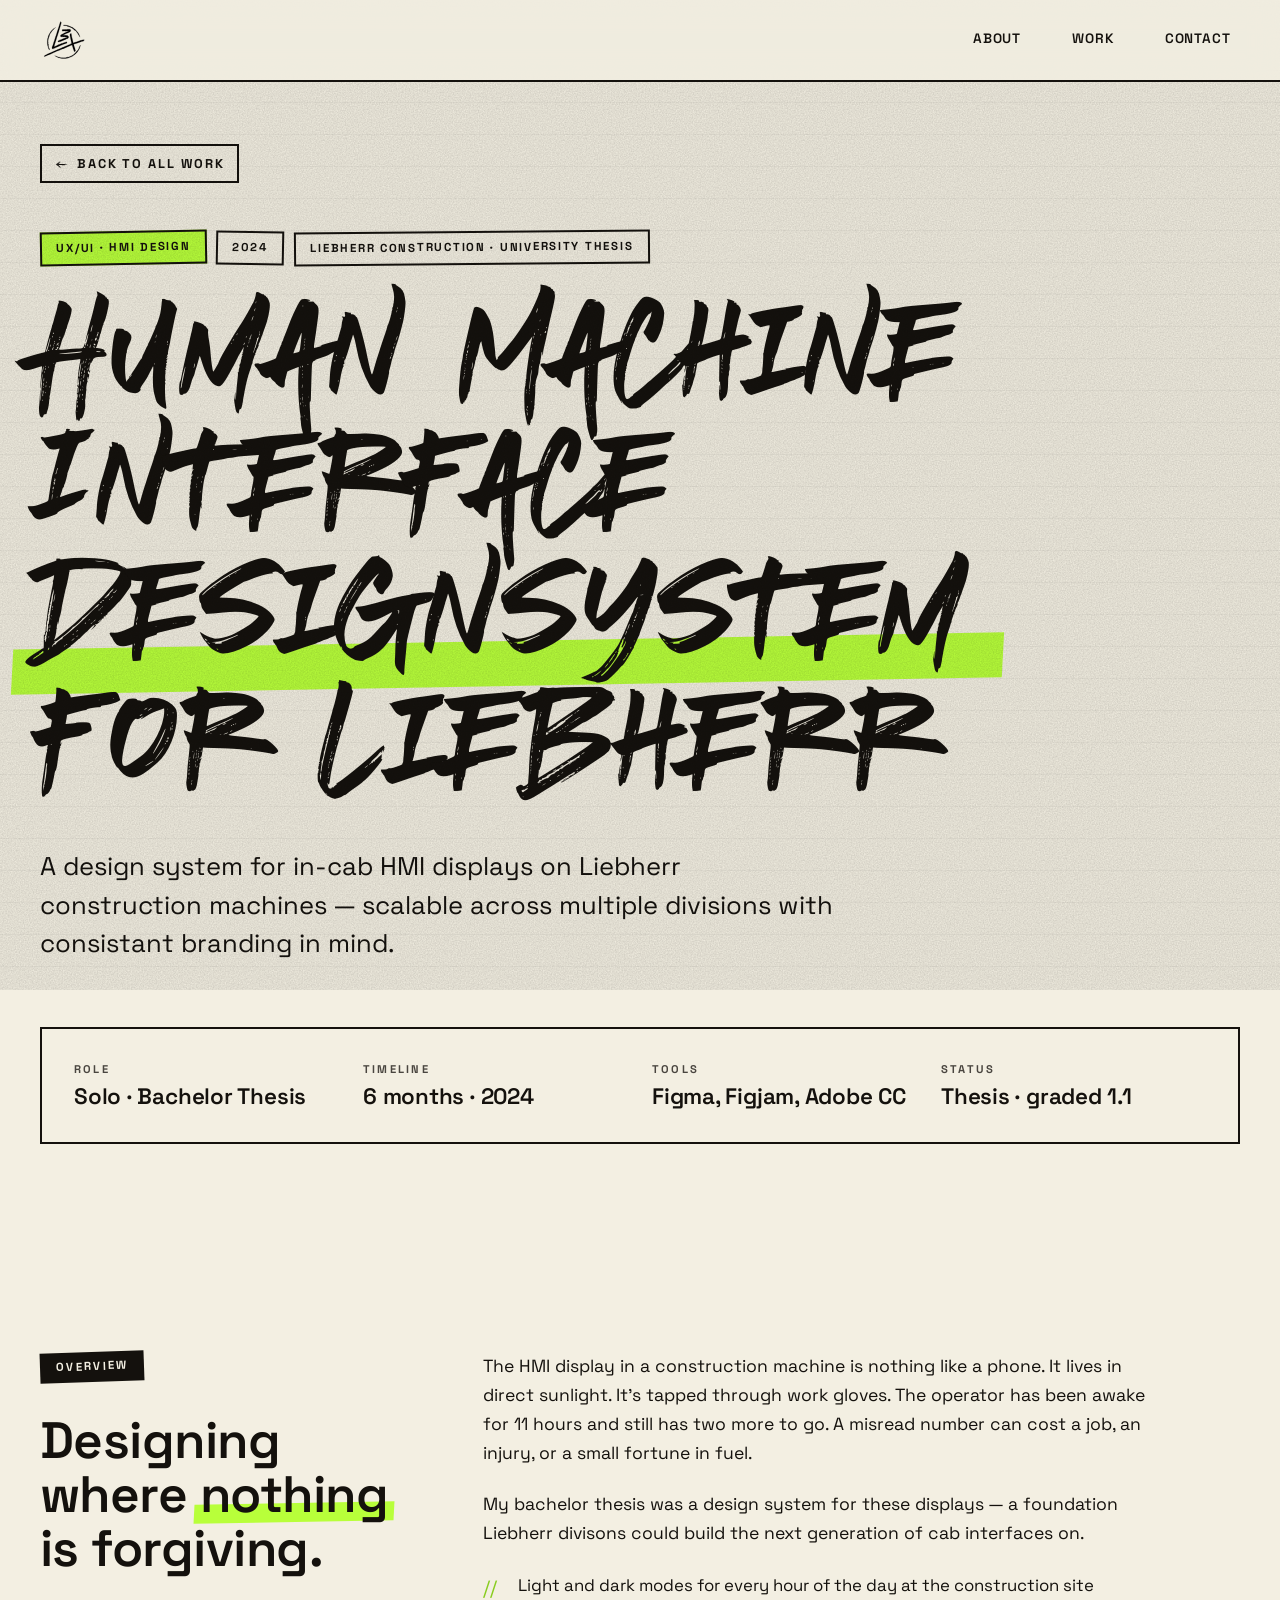
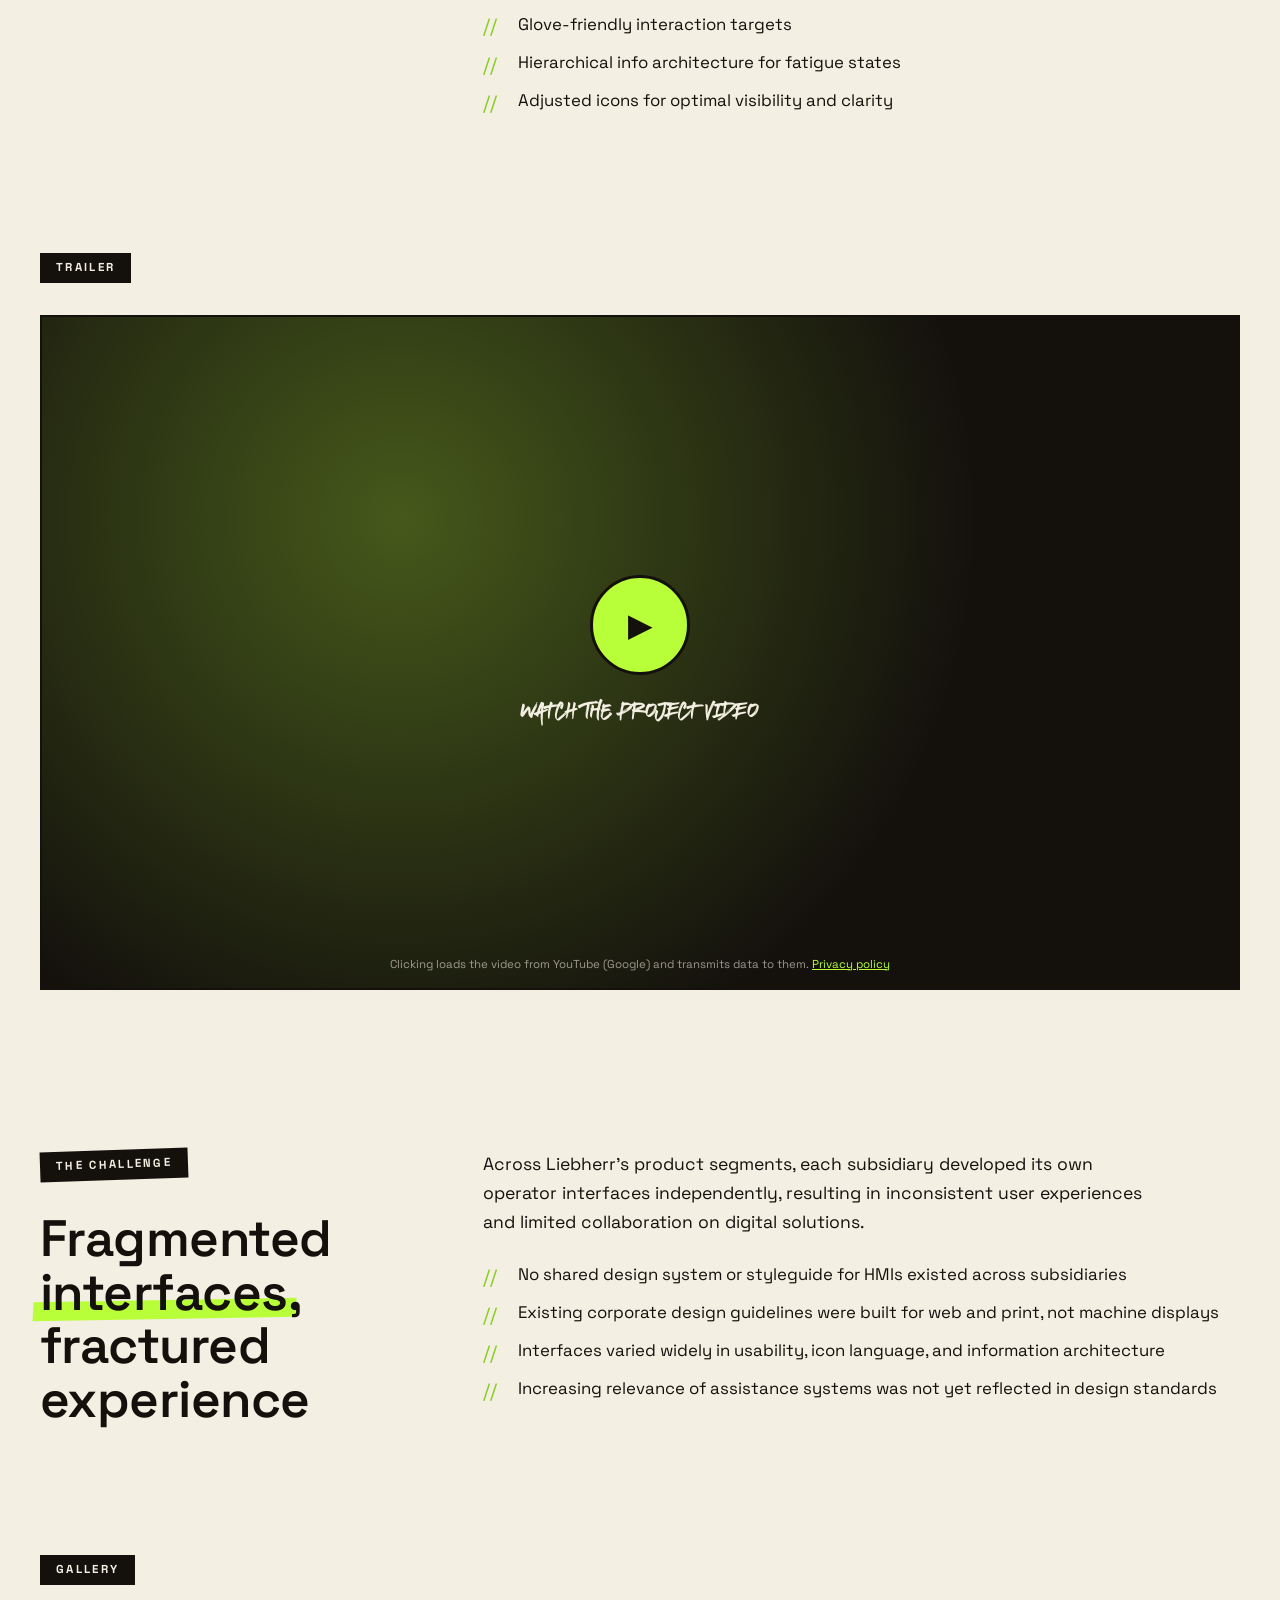
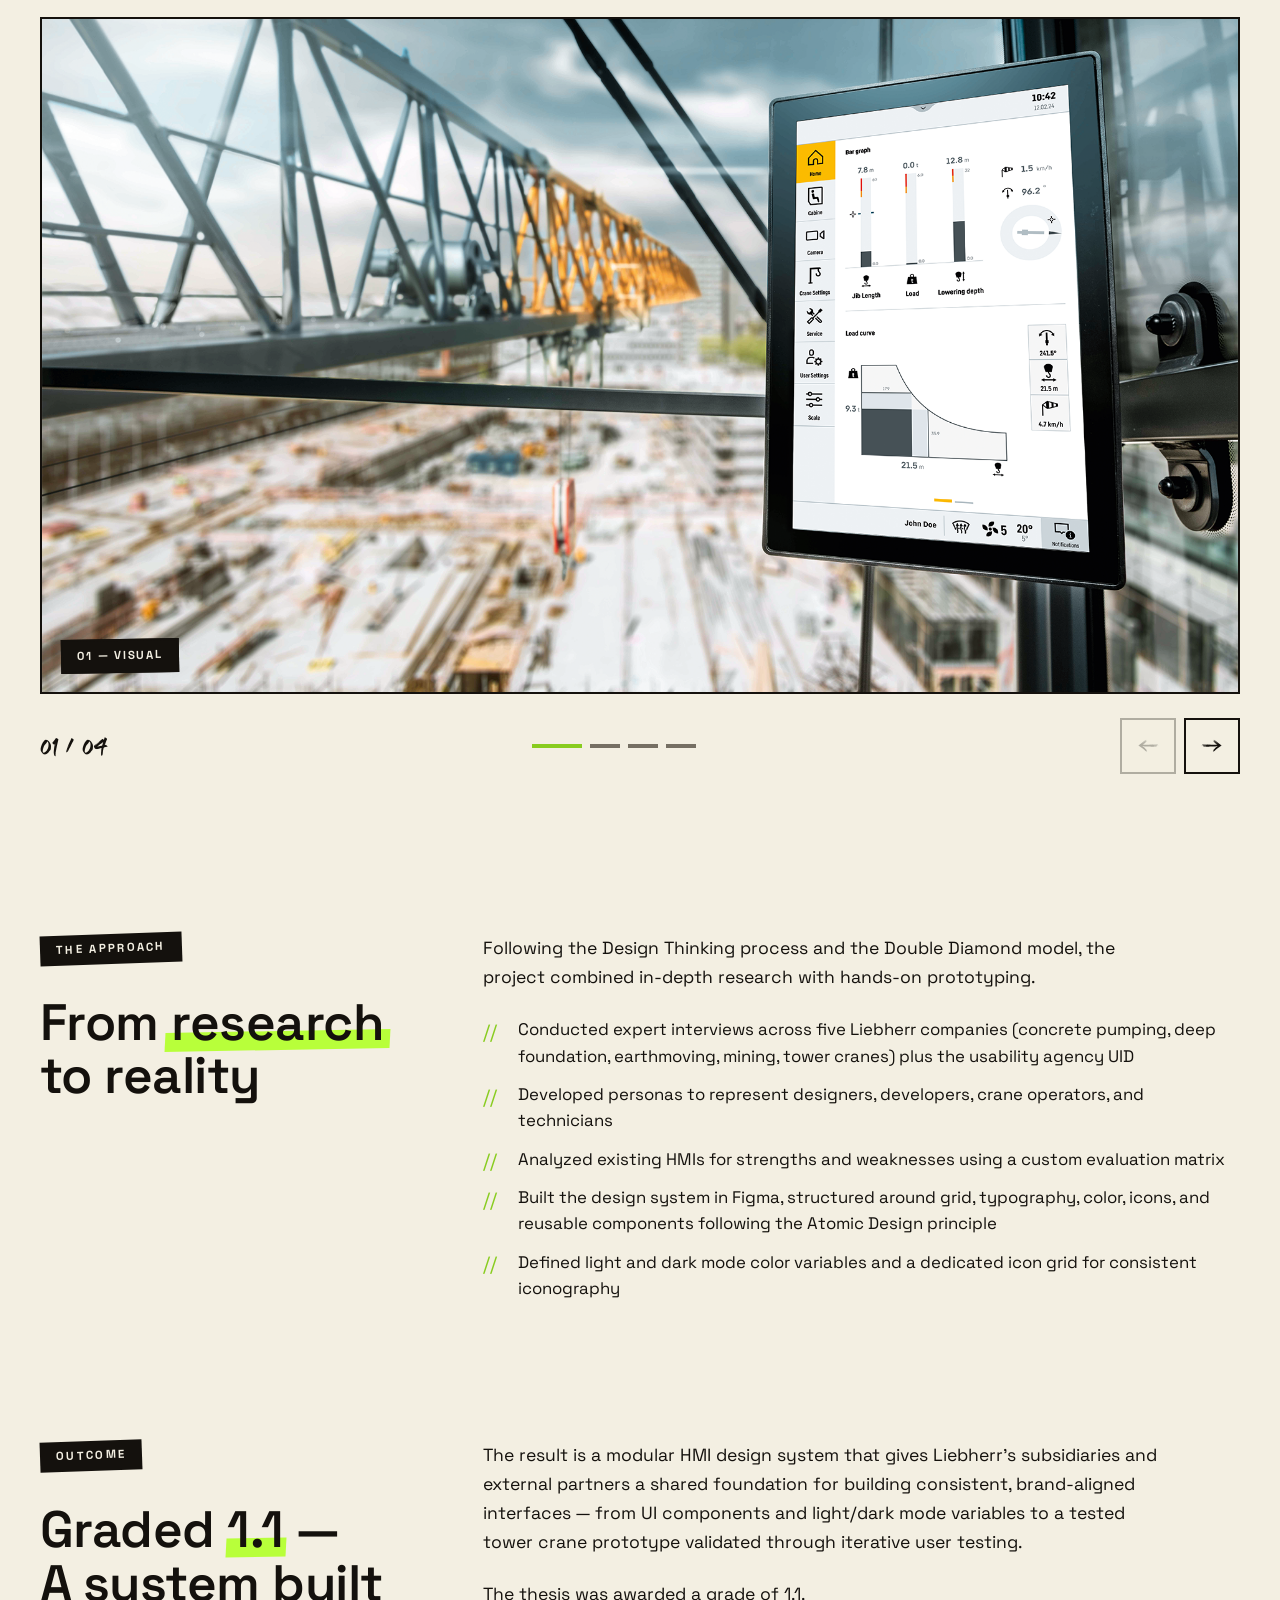
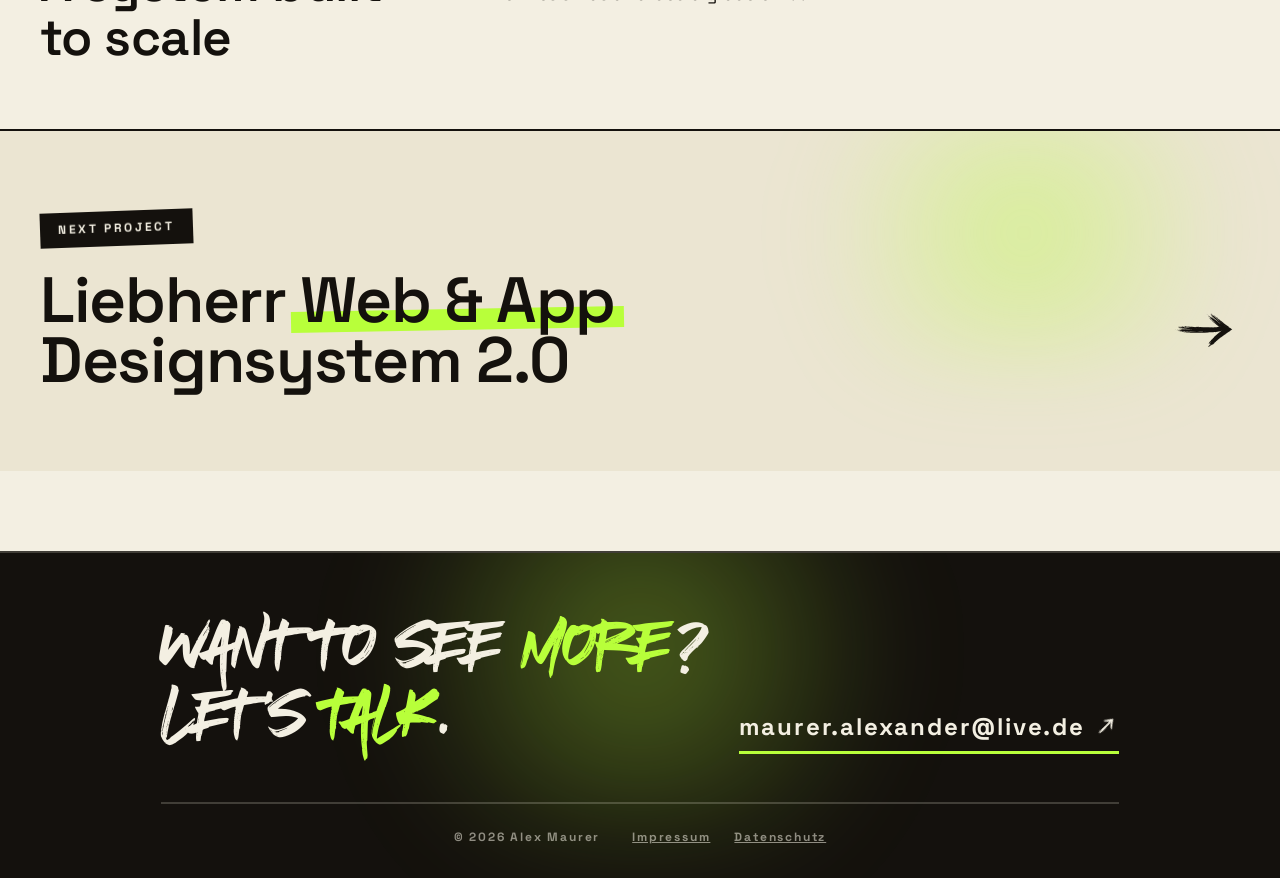
==== commit 9962f89b: "impressum & datenschutz" ====
--- a/sites/case-bachelor.html
+++ b/sites/case-bachelor.html
@@ -5,9 +5,6 @@
 <meta name="viewport" content="width=device-width, initial-scale=1.0" />
 <title>Liebherr HMI Designsystem — Bachelor Project — Alex Maurer</title>
 <link rel="icon" type="image/svg" sizes="32x32" href="../content/logo/logo-32.svg">
-<link rel="preconnect" href="https://fonts.googleapis.com" />
-<link rel="preconnect" href="https://fonts.gstatic.com" crossorigin />
-<link href="https://fonts.googleapis.com/css2?family=Sedgwick+Ave&family=Sedgwick+Ave+Display&family=Space+Grotesk:wght@300;400;500;600;700&display=swap" rel="stylesheet" />
 <link rel="stylesheet" href="../styles.css" />
 </head>
 <body>
@@ -91,6 +88,7 @@
       <div class="video-placeholder" id="videoPlaceholder">
         <button class="play-btn" aria-label="Play video">▶</button>
         <p>Watch the project video</p>
+        <p class="video-note">Clicking loads the video from YouTube (Google) and transmits data to them. <a href="datenschutz.html#youtube">Privacy policy</a></p>
       </div>
     </div>
   </div>
@@ -207,6 +205,10 @@
     <h4>Want to see <span class="green-word">more</span>?<br/>Let's <span class="green-word">talk</span>.</h4>
     <a href="mailto:maurer.alexander@live.de" class="case-footer-mail">maurer.alexander@live.de <span class="arrow-icon is-diag" aria-hidden="true"></span></a>
   </div>
+  <div class="case-footer-bottom">
+    <span>© 2026 Alex Maurer</span>
+    <span class="case-footer-legal"><a href="impressum.html">Impressum</a><a href="datenschutz.html">Datenschutz</a></span>
+  </div>
 </footer>
 
 <script src="../script.js"></script>
--- a/styles.css
+++ b/styles.css
@@ -5,6 +5,25 @@
 @font-face {
   font-family: Quakerhack; /* set name */
   src: url(content/font/Quakerhack.otf); /* url of the font */
+  font-display: swap;
+}
+
+/* Space Grotesk — self-hosted (no requests to Google), variable font 300–700, SIL OFL 1.1 */
+@font-face {
+  font-family: 'Space Grotesk';
+  font-style: normal;
+  font-weight: 300 700;
+  font-display: swap;
+  src: url(content/font/SpaceGrotesk-latin-ext.woff2) format('woff2');
+  unicode-range: U+0100-02BA, U+02BD-02C5, U+02C7-02CC, U+02CE-02D7, U+02DD-02FF, U+0304, U+0308, U+0329, U+1D00-1DBF, U+1E00-1E9F, U+1EF2-1EFF, U+2020, U+20A0-20AB, U+20AD-20C4, U+2113, U+2C60-2C7F, U+A720-A7FF;
+}
+@font-face {
+  font-family: 'Space Grotesk';
+  font-style: normal;
+  font-weight: 300 700;
+  font-display: swap;
+  src: url(content/font/SpaceGrotesk-latin.woff2) format('woff2');
+  unicode-range: U+0000-00FF, U+0131, U+0152-0153, U+02BB-02BC, U+02C6, U+02DA, U+02DC, U+0304, U+0308, U+0329, U+2000-206F, U+20AC, U+2122, U+2191, U+2193, U+2212, U+2215, U+FEFF, U+FFFD;
 }
 
 :root {
@@ -1382,6 +1401,17 @@
   font-family: 'Quakerhack';
   font-size: 1.5rem;
 }
+/* consent notice: video only loads from YouTube after the click */
+.video-placeholder p.video-note {
+  position: absolute;
+  left: 1rem; right: 1rem; bottom: 1rem;
+  font-family: 'Space Grotesk', sans-serif;
+  font-size: 0.72rem;
+  line-height: 1.4;
+  text-align: center;
+  color: rgba(243, 239, 226, 0.6);
+}
+.video-note a { color: var(--green); }
 
 /* Next project */
 .next-project {
@@ -1512,6 +1542,34 @@
   transition: color 0.3s ease;
 }
 .case-footer-mail:hover { color: var(--green); }
+/* stack the grid and the bottom row (generic footer rule makes this a row flexbox) */
+.case-footer { display: flex; flex-direction: column; }
+.case-footer-bottom {
+  display: flex;
+  justify-content: space-between;
+  gap: 2rem;
+  max-width: 1920px;
+  margin: 1.5rem auto 0;
+  font-family: 'Space Grotesk', sans-serif;
+  font-size: 0.75rem;
+  letter-spacing: 0.15em;
+  font-weight: 700;
+  color: rgba(243, 239, 226, 0.55);
+}
+.case-footer-bottom a { color: inherit; transition: color 0.3s ease; }
+.case-footer-legal,
+.footer-link { display: flex; gap: 1.5rem; flex-wrap: wrap; }
+.footer-link a { margin-bottom: 0; }
+.case-footer-bottom a:hover,
+.footer-link a:hover { color: var(--green); }
+
+/* inline links in case/legal text */
+.case-text a {
+  color: var(--ink);
+  text-decoration-color: var(--green-deep);
+  text-decoration-thickness: 2px;
+  text-underline-offset: 3px;
+}
 
 /* ============ RESPONSIVE ============ */
 @media (max-width: 900px) {
